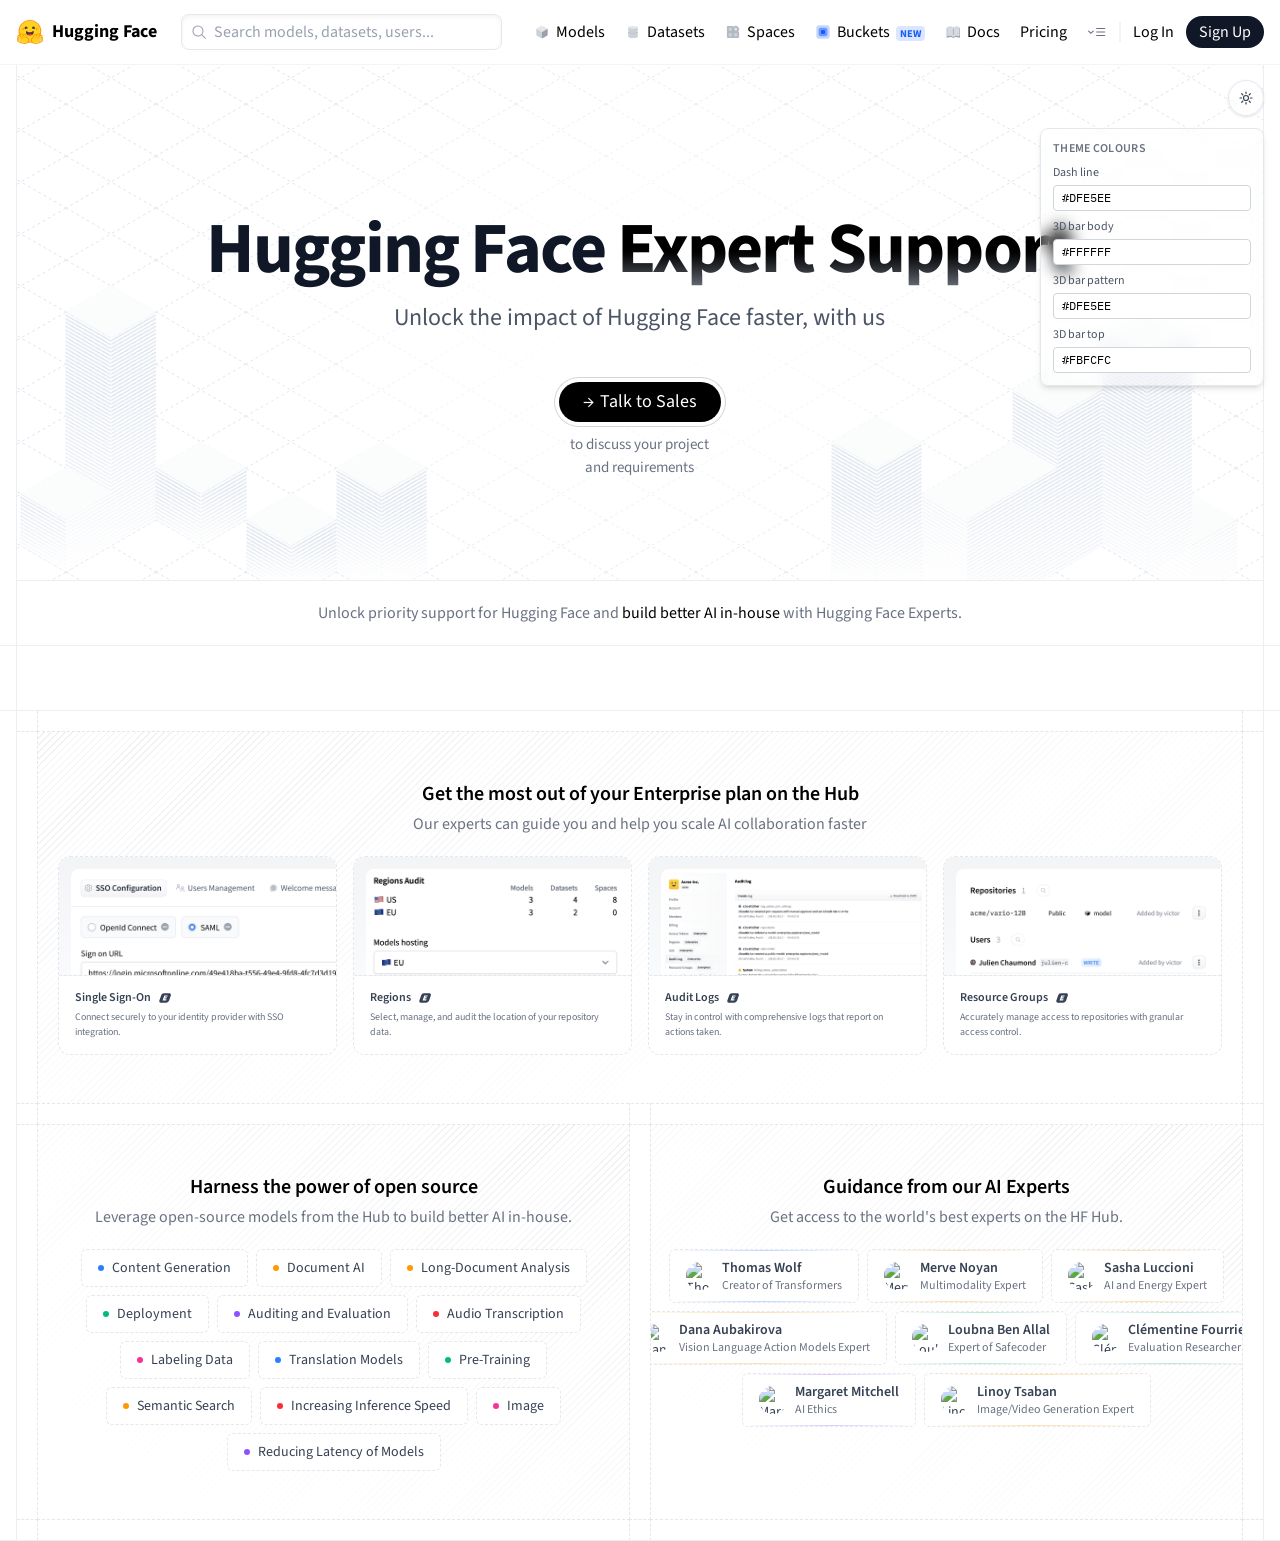
==== index.html @ 0ae389c2 "Re-add theme toggle alongside the colour-input panel Sun/moon button at top-right (above the colour " ====
<!DOCTYPE html>
<html lang="en">
<head>
<meta charset="UTF-8">
<meta name="viewport" content="width=device-width, initial-scale=1.0">
<title>Expert Support – Hugging Face</title>
<link rel="stylesheet" href="https://fonts.googleapis.com/css2?family=Source+Sans+Pro:ital,wght@0,200;0,300;0,400;0,600;0,700;1,200;1,300;1,400;1,600;1,700&display=swap">
<link rel="stylesheet" href="https://fonts.googleapis.com/css2?family=IBM+Plex+Mono:wght@400;600;700&display=swap">
<link rel="stylesheet" href="https://cdnjs.cloudflare.com/ajax/libs/animate.css/4.1.1/animate.min.css">
<link rel="stylesheet" href="assets/style.css">
<link rel="stylesheet" href="assets/bars.css?v=18">
<script>
  // Resolve theme synchronously before paint to avoid a light->dark flash.
  // Order of preference: explicit user toggle (localStorage) -> OS preference.
  (function () {
    var stored = null;
    try { stored = localStorage.getItem('theme'); } catch (_) {}
    var systemDark = window.matchMedia && window.matchMedia('(prefers-color-scheme: dark)').matches;
    var theme = stored || (systemDark ? 'dark' : 'light');
    document.documentElement.classList.toggle('dark', theme === 'dark');
    document.documentElement.dataset.theme = theme;
  })();
</script>
</head>
<body>
<div class="flex min-h-dvh flex-col">
<header class="border-b border-gray-100 "><div class="w-full px-4 container flex h-16 items-center"><div class="flex flex-1 items-center"><a class="mr-5 flex flex-none items-center lg:mr-6" href="/"><img alt="Hugging Face's logo" class="w-7 md:mr-2" src="assets/huggingface_logo-noborder.svg"> <span class="hidden whitespace-nowrap text-lg font-bold md:block">Hugging Face</span></a> <div class="relative flex-1 lg:max-w-sm mr-2 sm:mr-4 md:mr-3 xl:mr-6"><input autocomplete="off" spellcheck="false" type="text" class="w-full dark:bg-gray-950 pl-8
			form-input-alt h-9 pr-3 focus:shadow-xl " name="" placeholder="Search models, datasets, users..."> <svg xmlns="http://www.w3.org/2000/svg" xmlns:xlink="http://www.w3.org/1999/xlink" aria-hidden="true" focusable="false" role="img" width="1em" height="1em" preserveAspectRatio="xMidYMid meet" viewBox="0 0 32 32" class="absolute left-2.5 text-gray-400 top-1/2 transform -translate-y-1/2"><path d="M30 28.59L22.45 21A11 11 0 1 0 21 22.45L28.59 30zM5 14a9 9 0 1 1 9 9a9 9 0 0 1-9-9z" fill="currentColor"></path></svg><!----> <!----></div><!----> <div class="flex flex-none items-center justify-center p-0.5 place-self-stretch lg:hidden"><button class="relative z-40 flex h-6 w-8 items-center justify-center" type="button"><svg width="1em" height="1em" viewBox="0 0 10 10" xmlns="http://www.w3.org/2000/svg" xmlns:xlink="http://www.w3.org/1999/xlink" aria-hidden="true" focusable="false" role="img" preserveAspectRatio="xMidYMid meet" fill="currentColor" class="text-xl"><path fill-rule="evenodd" clip-rule="evenodd" d="M1.65039 2.9999C1.65039 2.8066 1.80709 2.6499 2.00039 2.6499H8.00039C8.19369 2.6499 8.35039 2.8066 8.35039 2.9999C8.35039 3.1932 8.19369 3.3499 8.00039 3.3499H2.00039C1.80709 3.3499 1.65039 3.1932 1.65039 2.9999ZM1.65039 4.9999C1.65039 4.8066 1.80709 4.6499 2.00039 4.6499H8.00039C8.19369 4.6499 8.35039 4.8066 8.35039 4.9999C8.35039 5.1932 8.19369 5.3499 8.00039 5.3499H2.00039C1.80709 5.3499 1.65039 5.1932 1.65039 4.9999ZM2.00039 6.6499C1.80709 6.6499 1.65039 6.8066 1.65039 6.9999C1.65039 7.1932 1.80709 7.3499 2.00039 7.3499H8.00039C8.19369 7.3499 8.35039 7.1932 8.35039 6.9999C8.35039 6.8066 8.19369 6.6499 8.00039 6.6499H2.00039Z"></path></svg><!----> <!----></button> <!----></div><!----></div> <nav aria-label="Main" class="ml-auto hidden lg:block"><ul class="flex items-center gap-x-1 2xl:gap-x-2"><li class="hover:text-indigo-700"><a class="group flex items-center px-2 py-0.5 dark:text-gray-300 dark:hover:text-gray-100" href="/models"><svg xmlns="http://www.w3.org/2000/svg" xmlns:xlink="http://www.w3.org/1999/xlink" aria-hidden="true" focusable="false" role="img" width="1em" height="1em" preserveAspectRatio="xMidYMid meet" viewBox="0 0 24 24" class="mr-1.5 text-gray-400 group-hover:text-indigo-500" style=""><path class="uim-quaternary" d="M20.23 7.24L12 12L3.77 7.24a1.98 1.98 0 0 1 .7-.71L11 2.76c.62-.35 1.38-.35 2 0l6.53 3.77c.29.173.531.418.7.71z" opacity=".25" fill="currentColor"></path><path class="uim-tertiary" d="M12 12v9.5a2.09 2.09 0 0 1-.91-.21L4.5 17.48a2.003 2.003 0 0 1-1-1.73v-7.5a2.06 2.06 0 0 1 .27-1.01L12 12z" opacity=".5" fill="currentColor"></path><path class="uim-primary" d="M20.5 8.25v7.5a2.003 2.003 0 0 1-1 1.73l-6.62 3.82c-.275.13-.576.198-.88.2V12l8.23-4.76c.175.308.268.656.27 1.01z" fill="currentColor"></path></svg><!----> Models <!----></a></li><li class="hover:text-red-700"><a class="group flex items-center px-2 py-0.5 dark:text-gray-300 dark:hover:text-gray-100" href="/datasets"><svg xmlns="http://www.w3.org/2000/svg" xmlns:xlink="http://www.w3.org/1999/xlink" aria-hidden="true" focusable="false" role="img" width="1em" height="1em" preserveAspectRatio="xMidYMid meet" viewBox="0 0 25 25" class="mr-1.5 text-gray-400 group-hover:text-red-500" style=""><ellipse cx="12.5" cy="5" fill="currentColor" fill-opacity="0.25" rx="7.5" ry="2"></ellipse><path d="M12.5 15C16.6421 15 20 14.1046 20 13V20C20 21.1046 16.6421 22 12.5 22C8.35786 22 5 21.1046 5 20V13C5 14.1046 8.35786 15 12.5 15Z" fill="currentColor" opacity="0.5"></path><path d="M12.5 7C16.6421 7 20 6.10457 20 5V11.5C20 12.6046 16.6421 13.5 12.5 13.5C8.35786 13.5 5 12.6046 5 11.5V5C5 6.10457 8.35786 7 12.5 7Z" fill="currentColor" opacity="0.5"></path><path d="M5.23628 12C5.08204 12.1598 5 12.8273 5 13C5 14.1046 8.35786 15 12.5 15C16.6421 15 20 14.1046 20 13C20 12.8273 19.918 12.1598 19.7637 12C18.9311 12.8626 15.9947 13.5 12.5 13.5C9.0053 13.5 6.06886 12.8626 5.23628 12Z" fill="currentColor"></path></svg><!----> Datasets <!----></a></li><li class="hover:text-blue-700"><a class="group flex items-center px-2 py-0.5 dark:text-gray-300 dark:hover:text-gray-100" href="/spaces"><svg xmlns="http://www.w3.org/2000/svg" xmlns:xlink="http://www.w3.org/1999/xlink" aria-hidden="true" focusable="false" role="img" width="1em" height="1em" viewBox="0 0 25 25" class="mr-1.5 text-gray-400 group-hover:text-blue-500"><path opacity=".5" d="M6.016 14.674v4.31h4.31v-4.31h-4.31ZM14.674 14.674v4.31h4.31v-4.31h-4.31ZM6.016 6.016v4.31h4.31v-4.31h-4.31Z" fill="currentColor"></path><path opacity=".75" fill-rule="evenodd" clip-rule="evenodd" d="M3 4.914C3 3.857 3.857 3 4.914 3h6.514c.884 0 1.628.6 1.848 1.414a5.171 5.171 0 0 1 7.31 7.31c.815.22 1.414.964 1.414 1.848v6.514A1.914 1.914 0 0 1 20.086 22H4.914A1.914 1.914 0 0 1 3 20.086V4.914Zm3.016 1.102v4.31h4.31v-4.31h-4.31Zm0 12.968v-4.31h4.31v4.31h-4.31Zm8.658 0v-4.31h4.31v4.31h-4.31Zm0-10.813a2.155 2.155 0 1 1 4.31 0 2.155 2.155 0 0 1-4.31 0Z" fill="currentColor"></path><path opacity=".25" d="M16.829 6.016a2.155 2.155 0 1 0 0 4.31 2.155 2.155 0 0 0 0-4.31Z" fill="currentColor"></path></svg><!----> Spaces <!----></a></li><li class="hover:text-blue-800 dark:text-blue-400 dark:hover:text-blue-300 max-xl:hidden"><a class="group flex items-center px-2 py-0.5 dark:text-gray-300 dark:hover:text-gray-100" href="/storage"><svg xmlns="http://www.w3.org/2000/svg" aria-hidden="true" focusable="false" role="img" width="1em" height="1em" preserveAspectRatio="xMidYMid meet" viewBox="0 0 48 48" fill="none" class="mr-1.5 text-gray-400 text-blue-600! dark:text-blue-500!"><path opacity="0.25" d="M36 4H12C7.58172 4 4 7.58172 4 12V36C4 40.4183 7.58172 44 12 44H36C40.4183 44 44 40.4183 44 36V12C44 7.58172 40.4183 4 36 4Z" fill="currentColor"></path><path opacity="0.5" d="M31 11H17C13.6863 11 11 13.6863 11 17V31C11 34.3137 13.6863 37 17 37H31C34.3137 37 37 34.3137 37 31V17C37 13.6863 34.3137 11 31 11Z" fill="currentColor"></path><path d="M27 18H21C19.3431 18 18 19.3431 18 21V27C18 28.6569 19.3431 30 21 30H27C28.6569 30 30 28.6569 30 27V21C30 19.3431 28.6569 18 27 18Z" fill="currentColor"></path></svg><!----> Buckets <span class="ml-1.5 translate-y-px rounded bg-blue-600/15 px-1 py-px text-[.65rem] font-bold uppercase leading-tight text-blue-600 dark:bg-blue-500/20 dark:text-blue-300">new</span><!----></a></li><li class="hover:text-yellow-700"><a class="group flex items-center px-2 py-0.5 dark:text-gray-300 dark:hover:text-gray-100" href="/docs"><svg xmlns="http://www.w3.org/2000/svg" xmlns:xlink="http://www.w3.org/1999/xlink" aria-hidden="true" role="img" width="1em" height="1em" preserveAspectRatio="xMidYMid meet" viewBox="0 0 16 16" class="mr-1.5 text-gray-400 group-hover:text-yellow-500"><path d="m2.28 3.7-.3.16a.67.67 0 0 0-.34.58v8.73l.01.04.02.07.01.04.03.06.02.04.02.03.04.06.05.05.04.04.06.04.06.04.08.04.08.02h.05l.07.02h.11l.04-.01.07-.02.03-.01.07-.03.22-.12a5.33 5.33 0 0 1 5.15.1.67.67 0 0 0 .66 0 5.33 5.33 0 0 1 5.33 0 .67.67 0 0 0 1-.58V4.36a.67.67 0 0 0-.34-.5l-.3-.17v7.78a.63.63 0 0 1-.87.59 4.9 4.9 0 0 0-4.35.35l-.65.39a.29.29 0 0 1-.15.04.29.29 0 0 1-.16-.04l-.65-.4a4.9 4.9 0 0 0-4.34-.34.63.63 0 0 1-.87-.59V3.7Z" fill="currentColor" class="dark:opacity-40"></path><path fill-rule="evenodd" clip-rule="evenodd" d="M8 3.1a5.99 5.99 0 0 0-5.3-.43.66.66 0 0 0-.42.62v8.18c0 .45.46.76.87.59a4.9 4.9 0 0 1 4.34.35l.65.39c.05.03.1.04.16.04.05 0 .1-.01.15-.04l.65-.4a4.9 4.9 0 0 1 4.35-.34.63.63 0 0 0 .86-.59V3.3a.67.67 0 0 0-.41-.62 5.99 5.99 0 0 0-5.3.43l-.3.17L8 3.1Zm.73 1.87a.43.43 0 1 0-.86 0v5.48a.43.43 0 0 0 .86 0V4.97Z" fill="currentColor" class="opacity-40 dark:opacity-100"></path><path d="M8.73 4.97a.43.43 0 1 0-.86 0v5.48a.43.43 0 1 0 .86 0V4.96Z" fill="currentColor" class="dark:opacity-40"></path></svg><!----> Docs <!----></a></li><li class="hover:text-black dark:hover:text-white max-2xl:hidden"><a class="group flex items-center px-2 py-0.5 dark:text-gray-300 dark:hover:text-gray-100" href="/enterprise"><svg xmlns="http://www.w3.org/2000/svg" fill="none" aria-hidden="true" focusable="false" role="img" width="1em" height="1em" preserveAspectRatio="xMidYMid meet" viewBox="0 0 12 12" class="mr-1.5 text-gray-400 group-hover:text-black dark:group-hover:text-white"><path fill-rule="evenodd" clip-rule="evenodd" d="M4.9 1.35a3.16 3.16 0 0 0-2.8 2.07L.37 8.58C0 9.71.7 10.65 1.86 10.65H7.3a3.2 3.2 0 0 0 2.84-2.07l1.67-5.16c.36-1.13-.3-2.07-1.46-2.07H4.91Zm.4 2.07L3.57 8.47h3.57l.36-1.12H5.4l.28-.91h1.75l.4-1.1H6.07l.3-.83h2l.36-1.1H5.27h.04Z" fill="currentColor"></path></svg><!----> Enterprise <!----></a></li><!----> <li><a class="group flex items-center px-2 py-0.5 dark:text-gray-300 dark:hover:text-gray-100" href="/pricing">Pricing</a></li> <li><div class="relative group"><button type="button" class="px-2 py-0.5 hover:text-gray-500 dark:hover:text-gray-600 flex items-center
			"><!----><!----><svg xmlns="http://www.w3.org/2000/svg" xmlns:xlink="http://www.w3.org/1999/xlink" aria-hidden="true" focusable="false" role="img" width="1em" height="1em" viewBox="0 0 32 18" preserveAspectRatio="xMidYMid meet" class=" text-gray-500 w-5 group-hover:text-gray-400 dark:text-gray-300 dark:group-hover:text-gray-100"><path fill-rule="evenodd" clip-rule="evenodd" d="M14.4504 3.30221C14.4504 2.836 14.8284 2.45807 15.2946 2.45807H28.4933C28.9595 2.45807 29.3374 2.836 29.3374 3.30221C29.3374 3.76842 28.9595 4.14635 28.4933 4.14635H15.2946C14.8284 4.14635 14.4504 3.76842 14.4504 3.30221Z" fill="currentColor"></path><path fill-rule="evenodd" clip-rule="evenodd" d="M14.4504 9.00002C14.4504 8.53382 14.8284 8.15588 15.2946 8.15588H28.4933C28.9595 8.15588 29.3374 8.53382 29.3374 9.00002C29.3374 9.46623 28.9595 9.84417 28.4933 9.84417H15.2946C14.8284 9.84417 14.4504 9.46623 14.4504 9.00002Z" fill="currentColor"></path><path fill-rule="evenodd" clip-rule="evenodd" d="M14.4504 14.6978C14.4504 14.2316 14.8284 13.8537 15.2946 13.8537H28.4933C28.9595 13.8537 29.3374 14.2316 29.3374 14.6978C29.3374 15.164 28.9595 15.542 28.4933 15.542H15.2946C14.8284 15.542 14.4504 15.164 14.4504 14.6978Z" fill="currentColor"></path><path fill-rule="evenodd" clip-rule="evenodd" d="M1.94549 6.87377C2.27514 6.54411 2.80962 6.54411 3.13928 6.87377L6.23458 9.96907L9.32988 6.87377C9.65954 6.54411 10.194 6.54411 10.5237 6.87377C10.8533 7.20343 10.8533 7.73791 10.5237 8.06756L6.23458 12.3567L1.94549 8.06756C1.61583 7.73791 1.61583 7.20343 1.94549 6.87377Z" fill="currentColor"></path></svg><!----> <!----> <!----></button>  <!----></div><!----></li> <li><hr class="h-5 w-0.5 border-none bg-gray-100 dark:bg-gray-800"></li> <li><a class="block cursor-pointer whitespace-nowrap px-2 py-0.5 hover:text-gray-500 dark:text-gray-300 dark:hover:text-gray-100" href="/login">Log In</a></li> <li><a class="whitespace-nowrap rounded-full border border-transparent bg-gray-900 px-3 py-1 leading-none text-white hover:border-black hover:bg-white hover:text-black" href="/join">Sign Up</a></li><!----><!----></ul></nav><!----></div></header>
<main class="flex flex-1 flex-col">
<div class="relative min-h-screen overflow-clip bg-white dark:bg-gray-950">
<div class="border-b border-gray-200/70 px-4"><section class="relative z-1 mx-auto flex max-w-7xl flex-col items-center overflow-hidden text-balance border-x border-gray-200/70 px-4 pb-0 pt-8 sm:px-6 sm:pt-12 lg:px-8"><div class="relative px-2 py-12 text-center sm:px-12 sm:py-16 lg:px-16 lg:py-20"><h1 class="relative mb-4 text-pretty text-5xl font-bold tracking-tight text-gray-900 dark:text-white sm:text-6xl md:text-7xl">Hugging Face <span class="relative inline-block"><span class="bg-linear-to-b relative from-black from-45% to-gray-400 bg-clip-text font-bold text-transparent dark:from-white dark:to-gray-400">Expert Support</span></span></h1> <p class="relative mb-6 text-2xl text-gray-600 dark:text-gray-400 xl:mb-12">Unlock the impact of Hugging Face faster, with us</p> <div class="flex flex-col items-center gap-3"><a href="/contact/sales?from=support" class="whitespace-nowrap rounded-full bg-black px-6 py-1.5 text-lg text-white ring-1 ring-gray-300 ring-offset-4 transition-all hover:ring-black dark:bg-gray-300 dark:text-black dark:ring-gray-300 dark:ring-offset-gray-950"><span class="mr-0.5">→</span> Talk to Sales</a> <p class="text-smd max-w-[200px] text-balance text-gray-500">to discuss your project and requirements</p></div></div> <div class="iso-stage" aria-hidden="true"><div class="iso-grid-bg-cover"></div><div class="iso-grid-bg"></div><div class="bars-layer">
<span class="bar bar-2685 bar-left"><img src="assets/figma/v1.svg" alt=""></span>
<span class="bar bar-2686 bar-right"><img src="assets/figma/v2.svg" alt=""></span>
<span class="bar bar-2687 flip bar-right"><img src="assets/figma/v3.svg" alt=""></span>
<span class="bar bar-2688 bar-right"><img src="assets/figma/v4.svg" alt=""></span>
<span class="bar bar-2689 flip bar-right"><img src="assets/figma/v5.svg" alt=""></span>
<span class="bar bar-2690 flip bar-right"><img src="assets/figma/v6.svg" alt=""></span>
<span class="bar bar-2691 bar-right"><img src="assets/figma/v7.svg" alt=""></span>
<span class="bar bar-2692 flip bar-right"><img src="assets/figma/v8.svg" alt=""></span>
<span class="bar bar-2693 bar-right"><img src="assets/figma/v9.svg" alt=""></span>
<span class="bar bar-2694 flip bar-right"><img src="assets/figma/v10.svg" alt=""></span>
<span class="bar bar-2695 bar-left"><img src="assets/figma/v11.svg" alt=""></span>
<span class="bar bar-2696 flip bar-left"><img src="assets/figma/v12.svg" alt=""></span>
<span class="bar bar-2697 bar-left"><img src="assets/figma/v13.svg" alt=""></span>
<span class="bar bar-2698 flip bar-left"><img src="assets/figma/v14.svg" alt=""></span>
<span class="bar bar-2699 bar-left"><img src="assets/figma/v15.svg" alt=""></span>
<span class="bar bar-2700 flip bar-left"><img src="assets/figma/v16.svg" alt=""></span>
<span class="bar bar-2701 flip bar-left"><img src="assets/figma/v17.svg" alt=""></span>
<span class="bar bar-2702 flip bar-left"><img src="assets/figma/v18.svg" alt=""></span>
<span class="bar bar-2703 bar-right"><img src="assets/figma/v19.svg" alt=""></span>
<span class="bar bar-2704 bar-right"><img src="assets/figma/v19.svg" alt=""></span>
<span class="bar bar-2705 bar-right"><img src="assets/figma/v19.svg" alt=""></span>
<span class="bar bar-2706 bar-right"><img src="assets/figma/v19.svg" alt=""></span>
<span class="bar bar-2707 bar-right"><img src="assets/figma/v20.svg" alt=""></span>
<span class="bar bar-2708 bar-left"><img src="assets/figma/v21.svg" alt=""></span>
<span class="bar bar-2709 bar-left"><img src="assets/figma/v22.svg" alt=""></span>
<span class="bar bar-2710 bar-left"><img src="assets/figma/v23.svg" alt=""></span>
<span class="bar bar-2711 bar-left"><img src="assets/figma/v23.svg" alt=""></span>
<span class="bar bar-2712 bar-left"><img src="assets/figma/v24.svg" alt=""></span>
</div></div></section><!----> <section class="relative z-5 w-full bg-white"><div class="relative z-1 mx-auto flex w-full max-w-7xl items-center justify-center border-x border-t border-gray-200/70 px-6 py-3 text-center dark:border-gray-850 md:px-10 md:py-5"><p class="text-balance text-gray-500">Unlock priority support for Hugging Face and <span class="text-black dark:text-white">build better AI in-house</span> with Hugging Face Experts.</p></div></section></div>
<section class="relative z-5 w-full border-b border-gray-200/70 px-4"><div class="relative mx-auto h-16 max-w-7xl border-x border-gray-200/70"></div></section>
<section class="w-full border-b border-gray-200/70 px-4"><article class="relative mx-auto max-w-7xl overflow-hidden border-x border-gray-200/70 bg-white dark:bg-gray-950"><div class="relative p-5"><div class="grid gap-5 lg:grid-cols-2"><div class="relative w-full border border-dashed border-gray-200 lg:col-span-2"><div class="group relative z-1 flex h-full w-full flex-col items-center justify-center overflow-hidden px-5 pt-12 max-lg:max-h-[420px] lg:pb-12"><header class="mb-5 text-center"><h2 class="mb-1 text-xl font-semibold">Get the most out of your Enterprise plan on the Hub</h2> <p class="text-base text-gray-500">Our experts can guide you and help you scale AI collaboration faster</p></header> <main class="relative flex w-full flex-1 items-start justify-center overflow-hidden"><div class="grid w-full grid-cols-2 gap-4 lg:grid-cols-4"><!--[--><div class="w-full overflow-hidden rounded-xl border border-dashed border-gray-200 bg-white dark:bg-gray-950"><div class="aspect-21/9 bg-linear-to-b overflow-hidden border-b border-dashed border-gray-200 from-gray-100 to-gray-50 pl-3 pt-3 dark:from-gray-900 dark:to-gray-900/20"><img src="assets/SSO.png" alt="Connect securely to your identity provider with SSO integration." class="inset-0 select-none rounded-tl-lg object-cover dark:hidden"> <img src="assets/dark-SSO.png" alt="Connect securely to your identity provider with SSO integration." class="inset-0 hidden select-none rounded-tl-lg dark:block"></div> <div class="px-4 py-3.5"><h2 class="mb-1 flex items-center justify-start gap-2 text-xs font-semibold text-gray-700 dark:text-gray-400">Single Sign-On <svg xmlns="http://www.w3.org/2000/svg" fill="none" aria-hidden="true" focusable="false" role="img" width="1em" height="1em" preserveAspectRatio="xMidYMid meet" viewBox="0 0 12 12"><path fill-rule="evenodd" clip-rule="evenodd" d="M4.9 1.35a3.16 3.16 0 0 0-2.8 2.07L.37 8.58C0 9.71.7 10.65 1.86 10.65H7.3a3.2 3.2 0 0 0 2.84-2.07l1.67-5.16c.36-1.13-.3-2.07-1.46-2.07H4.91Zm.4 2.07L3.57 8.47h3.57l.36-1.12H5.4l.28-.91h1.75l.4-1.1H6.07l.3-.83h2l.36-1.1H5.27h.04Z" fill="currentColor"></path></svg><!----></h2> <p class="text-[10px] text-gray-500 dark:text-gray-500">Connect securely to your identity provider with SSO integration.</p></div></div><div class="w-full overflow-hidden rounded-xl border border-dashed border-gray-200 bg-white dark:bg-gray-950"><div class="aspect-21/9 bg-linear-to-b overflow-hidden border-b border-dashed border-gray-200 from-gray-100 to-gray-50 pl-3 pt-3 dark:from-gray-900 dark:to-gray-900/20"><img src="assets/regions.png" alt="Select, manage, and audit the location of your repository data." class="inset-0 select-none rounded-tl-lg object-cover dark:hidden"> <img src="assets/dark-regions.png" alt="Select, manage, and audit the location of your repository data." class="inset-0 hidden select-none rounded-tl-lg dark:block"></div> <div class="px-4 py-3.5"><h2 class="mb-1 flex items-center justify-start gap-2 text-xs font-semibold text-gray-700 dark:text-gray-400">Regions <svg xmlns="http://www.w3.org/2000/svg" fill="none" aria-hidden="true" focusable="false" role="img" width="1em" height="1em" preserveAspectRatio="xMidYMid meet" viewBox="0 0 12 12"><path fill-rule="evenodd" clip-rule="evenodd" d="M4.9 1.35a3.16 3.16 0 0 0-2.8 2.07L.37 8.58C0 9.71.7 10.65 1.86 10.65H7.3a3.2 3.2 0 0 0 2.84-2.07l1.67-5.16c.36-1.13-.3-2.07-1.46-2.07H4.91Zm.4 2.07L3.57 8.47h3.57l.36-1.12H5.4l.28-.91h1.75l.4-1.1H6.07l.3-.83h2l.36-1.1H5.27h.04Z" fill="currentColor"></path></svg><!----></h2> <p class="text-[10px] text-gray-500 dark:text-gray-500">Select, manage, and audit the location of your repository data.</p></div></div><div class="w-full overflow-hidden rounded-xl border border-dashed border-gray-200 bg-white dark:bg-gray-950"><div class="aspect-21/9 bg-linear-to-b overflow-hidden border-b border-dashed border-gray-200 from-gray-100 to-gray-50 pl-3 pt-3 dark:from-gray-900 dark:to-gray-900/20"><img src="assets/audit-logs.png" alt="Stay in control with comprehensive logs that report on actions taken." class="inset-0 select-none rounded-tl-lg object-cover dark:hidden"> <img src="assets/dark-audit-logs.png" alt="Stay in control with comprehensive logs that report on actions taken." class="inset-0 hidden select-none rounded-tl-lg dark:block"></div> <div class="px-4 py-3.5"><h2 class="mb-1 flex items-center justify-start gap-2 text-xs font-semibold text-gray-700 dark:text-gray-400">Audit Logs <svg xmlns="http://www.w3.org/2000/svg" fill="none" aria-hidden="true" focusable="false" role="img" width="1em" height="1em" preserveAspectRatio="xMidYMid meet" viewBox="0 0 12 12"><path fill-rule="evenodd" clip-rule="evenodd" d="M4.9 1.35a3.16 3.16 0 0 0-2.8 2.07L.37 8.58C0 9.71.7 10.65 1.86 10.65H7.3a3.2 3.2 0 0 0 2.84-2.07l1.67-5.16c.36-1.13-.3-2.07-1.46-2.07H4.91Zm.4 2.07L3.57 8.47h3.57l.36-1.12H5.4l.28-.91h1.75l.4-1.1H6.07l.3-.83h2l.36-1.1H5.27h.04Z" fill="currentColor"></path></svg><!----></h2> <p class="text-[10px] text-gray-500 dark:text-gray-500">Stay in control with comprehensive logs that report on actions taken.</p></div></div><div class="w-full overflow-hidden rounded-xl border border-dashed border-gray-200 bg-white dark:bg-gray-950"><div class="aspect-21/9 bg-linear-to-b overflow-hidden border-b border-dashed border-gray-200 from-gray-100 to-gray-50 pl-3 pt-3 dark:from-gray-900 dark:to-gray-900/20"><img src="assets/resource-groups.png" alt="Accurately manage access to repositories with granular access control." class="inset-0 select-none rounded-tl-lg object-cover dark:hidden"> <img src="assets/dark-resource-groups.png" alt="Accurately manage access to repositories with granular access control." class="inset-0 hidden select-none rounded-tl-lg dark:block"></div> <div class="px-4 py-3.5"><h2 class="mb-1 flex items-center justify-start gap-2 text-xs font-semibold text-gray-700 dark:text-gray-400">Resource Groups <svg xmlns="http://www.w3.org/2000/svg" fill="none" aria-hidden="true" focusable="false" role="img" width="1em" height="1em" preserveAspectRatio="xMidYMid meet" viewBox="0 0 12 12"><path fill-rule="evenodd" clip-rule="evenodd" d="M4.9 1.35a3.16 3.16 0 0 0-2.8 2.07L.37 8.58C0 9.71.7 10.65 1.86 10.65H7.3a3.2 3.2 0 0 0 2.84-2.07l1.67-5.16c.36-1.13-.3-2.07-1.46-2.07H4.91Zm.4 2.07L3.57 8.47h3.57l.36-1.12H5.4l.28-.91h1.75l.4-1.1H6.07l.3-.83h2l.36-1.1H5.27h.04Z" fill="currentColor"></path></svg><!----></h2> <p class="text-[10px] text-gray-500 dark:text-gray-500">Accurately manage access to repositories with granular access control.</p></div></div><!--]--></div> <div class="bg-linear-to-t pointer-events-none absolute bottom-0 left-0 h-1/3 w-full from-white to-transparent dark:from-gray-950 lg:hidden"></div></main> <div class="hatched-pattern pointer-events-none absolute inset-0 -z-1"></div> <div class="bg-linear-to-tl pointer-events-none absolute inset-0 -z-1 from-white via-white/70 to-transparent dark:from-gray-950 dark:via-gray-950/70"></div></div><!----> <div class="absolute bottom-0 left-0 h-[22px] w-[21px] -translate-x-full translate-y-full border-b border-r border-t border-dashed border-gray-200"></div> <div class="absolute bottom-0 right-0 h-[22px] w-[21px] translate-x-full translate-y-full border-b border-l border-t border-dashed border-gray-200"></div></div> <div class="relative w-full border border-dashed border-gray-200"><div class="group relative z-1 flex h-full w-full flex-col items-center justify-center overflow-hidden p-5 pt-12 max-lg:max-h-[420px] lg:pb-12"><header class="mb-5 text-center"><h2 class="mb-1 text-xl font-semibold">Harness the power of open source</h2> <p class="text-base text-gray-500">Leverage open-source models from the Hub to build better AI in-house.</p></header> <main class="relative flex w-full flex-1 items-start justify-center"><div class="flex w-full flex-wrap justify-center gap-2"><!--[--><div class="animate__fadeInUp animate__animated relative flex max-w-max items-center gap-2 rounded-md border border-dashed border-gray-200 bg-white px-4 py-2 text-xs text-gray-700 transition-all duration-200 dark:text-gray-300 md:text-sm" style="animation-delay: 0s"><span class="size-1.5 rounded-full bg-blue-500"></span> Content Generation</div><div class="animate__fadeInUp animate__animated relative flex max-w-max items-center gap-2 rounded-md border border-dashed border-gray-200 bg-white px-4 py-2 text-xs text-gray-700 transition-all duration-200 dark:text-gray-300 md:text-sm" style="animation-delay: 0.1s"><span class="size-1.5 rounded-full bg-yellow-500"></span> Document AI</div><div class="animate__fadeInUp animate__animated relative flex max-w-max items-center gap-2 rounded-md border border-dashed border-gray-200 bg-white px-4 py-2 text-xs text-gray-700 transition-all duration-200 dark:text-gray-300 md:text-sm" style="animation-delay: 0.2s"><span class="size-1.5 rounded-full bg-yellow-500"></span> Long-Document Analysis</div><div class="animate__fadeInUp animate__animated relative flex max-w-max items-center gap-2 rounded-md border border-dashed border-gray-200 bg-white px-4 py-2 text-xs text-gray-700 transition-all duration-200 dark:text-gray-300 md:text-sm" style="animation-delay: 0.3s"><span class="size-1.5 rounded-full bg-green-500"></span> Deployment</div><div class="animate__fadeInUp animate__animated relative flex max-w-max items-center gap-2 rounded-md border border-dashed border-gray-200 bg-white px-4 py-2 text-xs text-gray-700 transition-all duration-200 dark:text-gray-300 md:text-sm" style="animation-delay: 0.4s"><span class="size-1.5 rounded-full bg-purple-500"></span> Auditing and Evaluation</div><div class="animate__fadeInUp animate__animated relative flex max-w-max items-center gap-2 rounded-md border border-dashed border-gray-200 bg-white px-4 py-2 text-xs text-gray-700 transition-all duration-200 dark:text-gray-300 md:text-sm" style="animation-delay: 0.5s"><span class="size-1.5 rounded-full bg-red-500"></span> Audio Transcription</div><div class="animate__fadeInUp animate__animated relative flex max-w-max items-center gap-2 rounded-md border border-dashed border-gray-200 bg-white px-4 py-2 text-xs text-gray-700 transition-all duration-200 dark:text-gray-300 md:text-sm" style="animation-delay: 0.6s"><span class="size-1.5 rounded-full bg-pink-500"></span> Labeling Data</div><div class="animate__fadeInUp animate__animated relative flex max-w-max items-center gap-2 rounded-md border border-dashed border-gray-200 bg-white px-4 py-2 text-xs text-gray-700 transition-all duration-200 dark:text-gray-300 md:text-sm" style="animation-delay: 0.7s"><span class="size-1.5 rounded-full bg-blue-500"></span> Translation Models</div><div class="animate__fadeInUp animate__animated relative flex max-w-max items-center gap-2 rounded-md border border-dashed border-gray-200 bg-white px-4 py-2 text-xs text-gray-700 transition-all duration-200 dark:text-gray-300 md:text-sm" style="animation-delay: 0.8s"><span class="size-1.5 rounded-full bg-green-500"></span> Pre-Training</div><div class="animate__fadeInUp animate__animated relative flex max-w-max items-center gap-2 rounded-md border border-dashed border-gray-200 bg-white px-4 py-2 text-xs text-gray-700 transition-all duration-200 dark:text-gray-300 md:text-sm" style="animation-delay: 0.9s"><span class="size-1.5 rounded-full bg-yellow-500"></span> Semantic Search</div><div class="animate__fadeInUp animate__animated relative flex max-w-max items-center gap-2 rounded-md border border-dashed border-gray-200 bg-white px-4 py-2 text-xs text-gray-700 transition-all duration-200 dark:text-gray-300 md:text-sm" style="animation-delay: 1s"><span class="size-1.5 rounded-full bg-red-500"></span> Increasing Inference Speed</div><div class="animate__fadeInUp animate__animated relative flex max-w-max items-center gap-2 rounded-md border border-dashed border-gray-200 bg-white px-4 py-2 text-xs text-gray-700 transition-all duration-200 dark:text-gray-300 md:text-sm" style="animation-delay: 1.1s"><span class="size-1.5 rounded-full bg-pink-500"></span> Image</div><div class="animate__fadeInUp animate__animated relative flex max-w-max items-center gap-2 rounded-md border border-dashed border-gray-200 bg-white px-4 py-2 text-xs text-gray-700 transition-all duration-200 dark:text-gray-300 md:text-sm" style="animation-delay: 1.2s"><span class="size-1.5 rounded-full bg-purple-500"></span> Reducing Latency of Models</div><!--]--></div> <div class="bg-linear-to-t pointer-events-none absolute bottom-0 left-0 h-1/3 w-full from-white to-transparent dark:from-gray-950 lg:hidden"></div></main> <div class="hatched-pattern pointer-events-none absolute inset-0 -z-1"></div> <div class="bg-linear-to-tr pointer-events-none absolute inset-0 -z-1 from-white via-white/70 to-transparent dark:from-gray-950 dark:via-gray-950/70"></div></div><!----> <div class="absolute bottom-0 left-0 h-[22px] w-[21px] -translate-x-full translate-y-full border-b border-r border-t border-dashed border-gray-200 lg:hidden"></div> <div class="absolute bottom-0 right-0 size-[22px] translate-x-full translate-y-full border-b border-l border-t border-dashed border-gray-200 lg:border-r"></div> <div class="absolute right-0 top-0 size-[22px] -translate-y-full translate-x-full border-x border-b border-dashed border-gray-200 max-lg:hidden"></div></div> <div class="w-full border border-dashed border-gray-200"><div class="group relative z-1 flex h-full w-full flex-col items-center justify-center overflow-hidden pt-12 max-lg:max-h-[420px] lg:pb-12"><header class="mb-5 px-5 text-center"><h2 class="mb-1 text-xl font-semibold">Guidance from our AI Experts</h2> <p class="text-base text-gray-500">Get access to the world's best experts on the HF Hub.</p></header> <main class="relative flex w-[120%] flex-1 items-start justify-center"><div class="flex w-full flex-wrap justify-center gap-2"><!--[--><div class="animate__fadeInUp animate__animated relative flex max-w-max items-center gap-2 rounded-md border border-dashed border-gray-200 bg-white px-4 py-2 text-xs text-gray-700 transition-all duration-200 dark:text-gray-300 md:text-sm" style="animation-delay: 0s"><div class="pointer-events-none absolute inset-0 rounded-md via-blue-500/30 bg-linear-to-r left-0 top-0 h-px w-full from-transparent to-transparent"></div> <div class="pointer-events-none absolute rounded-md via-blue-500/30 bg-linear-to-r bottom-0 left-0 h-px w-full from-transparent to-transparent"></div> <img src="https://cdn-media.huggingface.co/marketing/support-page/expert-thomas.jpg" alt="Thomas Wolf" class="size-7 rounded-full"> <div><p class="text-sm font-semibold">Thomas Wolf</p> <p class="text-xs text-gray-500">Creator of Transformers</p></div></div><div class="animate__fadeInUp animate__animated relative flex max-w-max items-center gap-2 rounded-md border border-dashed border-gray-200 bg-white px-4 py-2 text-xs text-gray-700 transition-all duration-200 dark:text-gray-300 md:text-sm" style="animation-delay: 0.1s"><div class="pointer-events-none absolute inset-0 rounded-md via-yellow-500/30 bg-linear-to-r left-0 top-0 h-px w-full from-transparent to-transparent"></div> <div class="pointer-events-none absolute rounded-md via-yellow-500/30 bg-linear-to-r bottom-0 left-0 h-px w-full from-transparent to-transparent"></div> <img src="https://cdn-media.huggingface.co/marketing/support-page/expert-merve.png" alt="Merve Noyan" class="size-7 rounded-full"> <div><p class="text-sm font-semibold">Merve Noyan</p> <p class="text-xs text-gray-500">Multimodality Expert</p></div></div><div class="animate__fadeInUp animate__animated relative flex max-w-max items-center gap-2 rounded-md border border-dashed border-gray-200 bg-white px-4 py-2 text-xs text-gray-700 transition-all duration-200 dark:text-gray-300 md:text-sm" style="animation-delay: 0.2s"><div class="pointer-events-none absolute inset-0 rounded-md via-yellow-500/30 bg-linear-to-r left-0 top-0 h-px w-full from-transparent to-transparent"></div> <div class="pointer-events-none absolute rounded-md via-yellow-500/30 bg-linear-to-r bottom-0 left-0 h-px w-full from-transparent to-transparent"></div> <img src="https://cdn-media.huggingface.co/marketing/support-page/expert-sasha.png" alt="Sasha Luccioni" class="size-7 rounded-full"> <div><p class="text-sm font-semibold">Sasha Luccioni</p> <p class="text-xs text-gray-500">AI and Energy Expert</p></div></div><div class="animate__fadeInUp animate__animated relative flex max-w-max items-center gap-2 rounded-md border border-dashed border-gray-200 bg-white px-4 py-2 text-xs text-gray-700 transition-all duration-200 dark:text-gray-300 md:text-sm" style="animation-delay: 0.3s"><div class="pointer-events-none absolute inset-0 rounded-md via-yellow-500/30 bg-linear-to-r left-0 top-0 h-px w-full from-transparent to-transparent"></div> <div class="pointer-events-none absolute rounded-md via-yellow-500/30 bg-linear-to-r bottom-0 left-0 h-px w-full from-transparent to-transparent"></div> <img src="https://cdn-media.huggingface.co/marketing/support-page/expert-dana.png" alt="Dana Aubakirova" class="size-7 rounded-full"> <div><p class="text-sm font-semibold">Dana Aubakirova</p> <p class="text-xs text-gray-500">Vision Language Action Models Expert</p></div></div><div class="animate__fadeInUp animate__animated relative flex max-w-max items-center gap-2 rounded-md border border-dashed border-gray-200 bg-white px-4 py-2 text-xs text-gray-700 transition-all duration-200 dark:text-gray-300 md:text-sm" style="animation-delay: 0.4s"><div class="pointer-events-none absolute inset-0 rounded-md via-green-500/30 bg-linear-to-r left-0 top-0 h-px w-full from-transparent to-transparent"></div> <div class="pointer-events-none absolute rounded-md via-green-500/30 bg-linear-to-r bottom-0 left-0 h-px w-full from-transparent to-transparent"></div> <img src="https://cdn-avatars.huggingface.co/v1/production/uploads/61c141342aac764ce1654e43/81AwoT5IQ_Xdw0OVw7TKu.jpeg" alt="Loubna Ben Allal" class="size-7 rounded-full"> <div><p class="text-sm font-semibold">Loubna Ben Allal</p> <p class="text-xs text-gray-500">Expert of Safecoder</p></div></div><div class="animate__fadeInUp animate__animated relative flex max-w-max items-center gap-2 rounded-md border border-dashed border-gray-200 bg-white px-4 py-2 text-xs text-gray-700 transition-all duration-200 dark:text-gray-300 md:text-sm" style="animation-delay: 0.5s"><div class="pointer-events-none absolute inset-0 rounded-md via-green-500/30 bg-linear-to-r left-0 top-0 h-px w-full from-transparent to-transparent"></div> <div class="pointer-events-none absolute rounded-md via-green-500/30 bg-linear-to-r bottom-0 left-0 h-px w-full from-transparent to-transparent"></div> <img src="https://cdn-avatars.huggingface.co/v1/production/uploads/1644340617257-noauth.png" alt="Clémentine Fourrier" class="size-7 rounded-full"> <div><p class="text-sm font-semibold">Clémentine Fourrier</p> <p class="text-xs text-gray-500">Evaluation Researcher</p></div></div><div class="animate__fadeInUp animate__animated relative flex max-w-max items-center gap-2 rounded-md border border-dashed border-gray-200 bg-white px-4 py-2 text-xs text-gray-700 transition-all duration-200 dark:text-gray-300 md:text-sm" style="animation-delay: 0.6s"><div class="pointer-events-none absolute inset-0 rounded-md via-purple-500/30 bg-linear-to-r left-0 top-0 h-px w-full from-transparent to-transparent"></div> <div class="pointer-events-none absolute rounded-md via-purple-500/30 bg-linear-to-r bottom-0 left-0 h-px w-full from-transparent to-transparent"></div> <img src="https://cdn-avatars.huggingface.co/v1/production/uploads/1626214544196-60c757ea5f9a76ab3f844f12.png" alt="Margaret Mitchell" class="size-7 rounded-full"> <div><p class="text-sm font-semibold">Margaret Mitchell</p> <p class="text-xs text-gray-500">AI Ethics</p></div></div><div class="animate__fadeInUp animate__animated relative flex max-w-max items-center gap-2 rounded-md border border-dashed border-gray-200 bg-white px-4 py-2 text-xs text-gray-700 transition-all duration-200 dark:text-gray-300 md:text-sm" style="animation-delay: 0.7s"><div class="pointer-events-none absolute inset-0 rounded-md via-yellow-500/30 bg-linear-to-r left-0 top-0 h-px w-full from-transparent to-transparent"></div> <div class="pointer-events-none absolute rounded-md via-yellow-500/30 bg-linear-to-r bottom-0 left-0 h-px w-full from-transparent to-transparent"></div> <img src="https://cdn-media.huggingface.co/marketing/support-page/expert-linoy.png" alt="Linoy Tsaban" class="size-7 rounded-full"> <div><p class="text-sm font-semibold">Linoy Tsaban</p> <p class="text-xs text-gray-500">Image/Video Generation Expert</p></div></div><!--]--></div> <div class="bg-linear-to-t pointer-events-none absolute bottom-0 left-0 h-1/3 w-full from-white to-transparent dark:from-gray-950 lg:hidden"></div></main> <div class="hatched-pattern pointer-events-none absolute inset-0 -z-1"></div> <div class="bg-linear-to-tr pointer-events-none absolute inset-0 -z-1 from-white via-white/70 to-transparent dark:from-gray-950 dark:via-gray-950/70"></div></div><!----></div></div> <div class="absolute left-0 top-0 size-[21px] border-b border-r border-dashed border-gray-200"></div> <div class="absolute bottom-0 left-0 size-[21px] border-r border-t border-dashed border-gray-200"></div> <div class="absolute right-0 top-0 size-[21px] border-b border-l border-dashed border-gray-200"></div> <div class="absolute bottom-0 right-0 size-[21px] border-l border-t border-dashed border-gray-200"></div></div></article></section>
</div>
</main>
</div>
<button id="theme-toggle" type="button" aria-label="Toggle theme"
  class="fixed right-4 top-20 z-50 flex h-9 w-9 items-center justify-center rounded-full border border-gray-200 bg-white/95 text-gray-700 shadow-sm backdrop-blur-sm transition-colors hover:border-gray-400 dark:border-gray-700 dark:bg-gray-900/95 dark:text-gray-200 dark:hover:border-gray-500">
  <svg class="theme-icon-sun h-4 w-4 dark:hidden" xmlns="http://www.w3.org/2000/svg" fill="none" viewBox="0 0 24 24" stroke-width="1.8" stroke="currentColor"><path stroke-linecap="round" stroke-linejoin="round" d="M12 3v2.25m6.364.386-1.591 1.591M21 12h-2.25m-.386 6.364-1.591-1.591M12 18.75V21m-4.773-4.227-1.591 1.591M5.25 12H3m4.227-4.773L5.636 5.636M15.75 12a3.75 3.75 0 1 1-7.5 0 3.75 3.75 0 0 1 7.5 0Z"/></svg>
  <svg class="theme-icon-moon hidden h-4 w-4 dark:block" xmlns="http://www.w3.org/2000/svg" fill="none" viewBox="0 0 24 24" stroke-width="1.8" stroke="currentColor"><path stroke-linecap="round" stroke-linejoin="round" d="M21.752 15.002A9.72 9.72 0 0 1 18 15.75c-5.385 0-9.75-4.365-9.75-9.75 0-1.33.266-2.597.748-3.752A9.753 9.753 0 0 0 3 11.25C3 16.635 7.365 21 12.75 21a9.753 9.753 0 0 0 9.002-5.998Z"/></svg>
</button>
<!-- Live colour panel — type any HEX value (#rgb or #rrggbb) and the iso scene
     updates in real time. Sticks to the right edge so it doesn't cover the hero. -->
<aside id="color-panel" class="fixed right-4 top-32 z-50 w-56 rounded-lg border border-gray-200 bg-white/95 p-3 text-sm shadow-md backdrop-blur-sm dark:border-gray-700 dark:bg-gray-900/95 dark:text-gray-200">
  <h3 class="mb-2 text-xs font-semibold uppercase tracking-wide text-gray-500 dark:text-gray-400">Theme colours</h3>
  <label class="mb-2 block">
    <span class="mb-1 block text-xs text-gray-600 dark:text-gray-400">Dash line</span>
    <input id="cp-grid" type="text" value="#DFE5EE" spellcheck="false" autocomplete="off"
           class="w-full rounded border border-gray-300 px-2 py-1 font-mono text-xs uppercase dark:border-gray-700 dark:bg-gray-950">
  </label>
  <label class="mb-2 block">
    <span class="mb-1 block text-xs text-gray-600 dark:text-gray-400">3D bar body</span>
    <input id="cp-fill" type="text" value="#FFFFFF" spellcheck="false" autocomplete="off"
           class="w-full rounded border border-gray-300 px-2 py-1 font-mono text-xs uppercase dark:border-gray-700 dark:bg-gray-950">
  </label>
  <label class="mb-2 block">
    <span class="mb-1 block text-xs text-gray-600 dark:text-gray-400">3D bar pattern</span>
    <input id="cp-stroke" type="text" value="#DFE5EE" spellcheck="false" autocomplete="off"
           class="w-full rounded border border-gray-300 px-2 py-1 font-mono text-xs uppercase dark:border-gray-700 dark:bg-gray-950">
  </label>
  <label class="block">
    <span class="mb-1 block text-xs text-gray-600 dark:text-gray-400">3D bar top</span>
    <input id="cp-top" type="text" value="#FBFCFC" spellcheck="false" autocomplete="off"
           class="w-full rounded border border-gray-300 px-2 py-1 font-mono text-xs uppercase dark:border-gray-700 dark:bg-gray-950">
  </label>
</aside>
<script>
  (function () {
    'use strict';

    // The bar SVGs already use var(--fill-0) and var(--stroke-0) but they're
    // loaded via <img>, which doesn't pick up parent CSS variables. Inline
    // them so the variables resolve from the page's :root. Cache by src so
    // each unique file is fetched once, even if multiple bars reuse it.
    function inlineBars() {
      var imgs = Array.from(document.querySelectorAll('.bars-layer img'));
      var cache = new Map();
      return Promise.all(imgs.map(function (img) {
        var src = img.getAttribute('src');
        var p = cache.get(src) || fetch(src).then(function (r) { return r.text(); });
        cache.set(src, p);
        return p.then(function (text) {
          var doc = new DOMParser().parseFromString(text, 'image/svg+xml');
          var svg = doc.documentElement;

          // Make the gradient stops and the top-poly fill controllable via
          // CSS vars. The body fill and pattern stroke are already wired.
          svg.querySelectorAll('stop[stop-color="white"]').forEach(function (s) {
            s.setAttribute('stop-color', 'var(--fill-0, white)');
          });
          svg.querySelectorAll('path[fill="#FBFCFC"]').forEach(function (p) {
            p.setAttribute('fill', 'var(--top-fill, #FBFCFC)');
          });

          svg.setAttribute('width', '100%');
          svg.setAttribute('height', '100%');
          svg.style.display = 'block';
          img.replaceWith(svg);
        });
      }));
    }

    // Build the iso-grid tile as an inline SVG data URL so the stroke colour
    // is fully controllable. The geometry matches the original
    // assets/iso-grid-tile.svg (180x104 with eight diagonal dash lines).
    function buildGridDataUrl(stroke) {
      var svg =
        '<svg xmlns="http://www.w3.org/2000/svg" width="180" height="104" viewBox="0 0 180 104" fill="none">' +
        '<g stroke="' + stroke + '" stroke-width="1" stroke-dasharray="3 3" fill="none">' +
        '<line x1="0" y1="0" x2="90" y2="52"/>' +
        '<line x1="90" y1="0" x2="180" y2="52"/>' +
        '<line x1="0" y1="52" x2="90" y2="104"/>' +
        '<line x1="90" y1="52" x2="180" y2="104"/>' +
        '<line x1="90" y1="0" x2="0" y2="52"/>' +
        '<line x1="180" y1="0" x2="90" y2="52"/>' +
        '<line x1="90" y1="52" x2="0" y2="104"/>' +
        '<line x1="180" y1="52" x2="90" y2="104"/>' +
        '</g></svg>';
      return 'url("data:image/svg+xml;utf8,' + encodeURIComponent(svg) + '")';
    }

    function setGridStroke(color) {
      var url = buildGridDataUrl(color);
      document.querySelectorAll('.iso-grid-bg').forEach(function (el) {
        el.style.backgroundImage = url;
      });
    }

    var HEX_RE = /^#(?:[0-9a-fA-F]{3}|[0-9a-fA-F]{6})$/;
    function isHex(v) { return HEX_RE.test(v); }

    function bind(id, apply) {
      var input = document.getElementById(id);
      input.addEventListener('input', function () {
        var v = input.value.trim();
        if (!isHex(v)) return;
        apply(v);
      });
    }

    inlineBars().then(function () {
      // Initial paints — pick up whatever default values are in the inputs.
      var fill   = document.getElementById('cp-fill').value;
      var stroke = document.getElementById('cp-stroke').value;
      var top    = document.getElementById('cp-top').value;
      var grid   = document.getElementById('cp-grid').value;
      document.documentElement.style.setProperty('--fill-0', fill);
      document.documentElement.style.setProperty('--stroke-0', stroke);
      document.documentElement.style.setProperty('--top-fill', top);
      setGridStroke(grid);

      // Wire each input for live updates.
      bind('cp-fill',   function (v) { document.documentElement.style.setProperty('--fill-0', v); });
      bind('cp-stroke', function (v) { document.documentElement.style.setProperty('--stroke-0', v); });
      bind('cp-top',    function (v) { document.documentElement.style.setProperty('--top-fill', v); });
      bind('cp-grid',   setGridStroke);
    });

    // Theme toggle: flips html.dark, which drives every Tailwind dark: variant
    // on the page (header, buttons, cards) plus our --iso-cover-bg flip in
    // bars.css. The colour inputs are independent — tweak them per theme.
    var toggle = document.getElementById('theme-toggle');
    toggle.addEventListener('click', function () {
      var nextDark = !document.documentElement.classList.contains('dark');
      document.documentElement.classList.toggle('dark', nextDark);
      document.documentElement.dataset.theme = nextDark ? 'dark' : 'light';
      try { localStorage.setItem('theme', nextDark ? 'dark' : 'light'); } catch (_) {}
    });
  })();
</script>
</body>
</html>
---- assets/bars.css ----
/* Iso grid + bars share a fixed-size 1280x515 stage. */
/* Tablet (<1280): native size, edges just clip. */
/* Mobile (<768): each cluster translates inward via --mobile-shift. */
section:has(.iso-stage) {
  min-height: 515px;
  justify-content: center;
}
.iso-stage {
  position: absolute;
  left: 50%; top: 50%;
  width: 1280px; height: 515px;
  transform: translate(-50%, -50%);
  pointer-events: none;
  z-index: -1;
  --mobile-shift: 0px;
}
.iso-grid-bg {
  position: absolute; inset: var(--grid-inset, 0); z-index: -1;
  background-image: url(iso-grid-tile.svg); background-repeat: repeat;
  background-position: calc(50% + -34.190px) calc(50% + -10.960px);
  /* Fade the dash-line grid out around the title so the bars on the
     sides stay sharp but the centre reads cleanly. The mask is radial
     and elliptical: clear inner zone, smooth fade out to fully opaque
     before the lines reach the 3D bar clusters. */
  --grid-fade: radial-gradient(ellipse 38% 65% at 50% 50%, transparent 8%, black 90%);
  -webkit-mask-image: var(--grid-fade);
          mask-image: var(--grid-fade);
}
.iso-grid-bg-cover { position: absolute; inset: var(--grid-inset, 0); z-index: -2; background: var(--iso-cover-bg, white); }

/* Cover follows the page theme so the iso scene doesn't read as a white box
   on a dark page. The 3D-bar / dash-line colours are user-driven via the
   side panel, so they stay independent. */
html.dark .iso-stage { --iso-cover-bg: #0b0f19; }

.bars-layer { position: absolute; inset: 0; pointer-events: none; z-index: 0; }
.bars-layer .bar { position: absolute; display: block; --side-x: 0px; }
.bars-layer .bar img { display: block; width: 100%; height: 100%; }
.bars-layer .bar.flip { transform: translate(calc(-50% + var(--side-x)), -50%) scaleX(-1); }
.bars-layer .bar:not(.flip) { transform: translate(calc(-50% + var(--side-x)), -50%); }
.bars-layer .bar-left { --side-x: var(--mobile-shift, 0px); }
.bars-layer .bar-right { --side-x: calc(-1 * var(--mobile-shift, 0px)); }

/* Mobile: start from native layout (clipped at edges), close the gap
   between left/right clusters by 180px total (90px each side), and scale
   the whole stage down a bit. The grid backdrop is extended via negative
   inset so even after scaling, the dash lines still reach all four edges
   of the section (including just under the header). */
@media (max-width: 767px) {
  .iso-stage {
    --mobile-shift: 90px;
    --grid-inset: -100px;
    transform: translate(-50%, -50%) scale(0.85);
  }
}

.bar-2685 { width: 90.212px; height: 260.032px; left: calc(50% + -529.190px); top: calc(50% + 119.03px); }
.bar-2686 { width: 90.202px; height: 51.961px; left: calc(50% + 552.255px); top: calc(50% + 197.08px); }
.bar-2687 { width: 45.096px; height: 77.941px; left: calc(50% + 529.702px); top: calc(50% + 233.96px); }
.bar-2688 { width: 90.202px; height: 259.804px; left: calc(50% + 552.255px); top: calc(50% + 145.12px); }
.bar-2689 { width: 44.978px; height: 233.824px; left: calc(50% + 484.665px); top: calc(50% + 132.13px); }
.bar-2690 { width: 44.968px; height: 181.863px; left: calc(50% + 394.586px); top: calc(50% + 158.11px); }
.bar-2691 { width: 135.180px; height: 233.824px; left: calc(50% + 394.586px); top: calc(50% + 184.09px); }
.bar-2692 { width: 44.978px; height: 129.903px; left: calc(50% + 304.507px); top: calc(50% + 236.05px); }
.bar-2693 { width: 45.096px; height: 181.863px; left: calc(50% + 259.470px); top: calc(50% + 210.07px); }
.bar-2694 { width: 45.106px; height: 181.863px; left: calc(50% + 214.369px); top: calc(50% + 210.07px); }
.bar-2695 { width: 45.096px; height: 78px; left: calc(50% + -326.356px); top: calc(50% + 236.05px); }
.bar-2696 { width: 44.978px; height: 78px; left: calc(50% + -371.393px); top: calc(50% + 236.05px); }
.bar-2697 { width: 45.106px; height: 129.98px; left: calc(50% + -236.149px); top: calc(50% + 210.06px); }
.bar-2698 { width: 45.106px; height: 129.98px; left: calc(50% + -281.255px); top: calc(50% + 210.06px); }
.bar-2699 { width: 45.106px; height: 78px; left: calc(50% + -416.435px); top: calc(50% + 184.05px); }
.bar-2700 { width: 45.096px; height: 78px; left: calc(50% + -461.536px); top: calc(50% + 184.05px); }
.bar-2701 { width: 45.096px; height: 78px; left: calc(50% + -596.844px); top: calc(50% + 210.05px); }
.bar-2702 { width: 45.106px; height: 181.98px; left: calc(50% + -551.743px); top: calc(50% + 80.06px); }
.bar-2703 { width: 90.074px; height: 51.961px; left: calc(50% + 417.139px); top: calc(50% + 67.18px); }
.bar-2704 { width: 90.074px; height: 51.961px; left: calc(50% + 507.213px); top: calc(50% + 15.22px); }
.bar-2705 { width: 90.074px; height: 51.961px; left: calc(50% + 372.033px); top: calc(50% + 145.12px); }
.bar-2706 { width: 90.084px; height: 51.961px; left: calc(50% + 327.060px); top: calc(50% + 171.1px); }
.bar-2707 { width: 90.202px; height: 51.961px; left: calc(50% + 236.917px); top: calc(50% + 119.14px); }
.bar-2708 { width: 90.074px; height: 52px; left: calc(50% + -348.845px); top: calc(50% + 197.05px); }
.bar-2709 { width: 90.212px; height: 51.98px; left: calc(50% + -258.702px); top: calc(50% + 145.06px); }
.bar-2710 { width: 90.202px; height: 52px; left: calc(50% + -438.983px); top: calc(50% + 145.05px); }
.bar-2711 { width: 90.074px; height: 52px; left: calc(50% + -573.971px); top: calc(50% + 171.05px); }
.bar-2712 { width: 90.212px; height: 52.012px; left: calc(50% + -529.190px); top: calc(50% + -10.96px); }
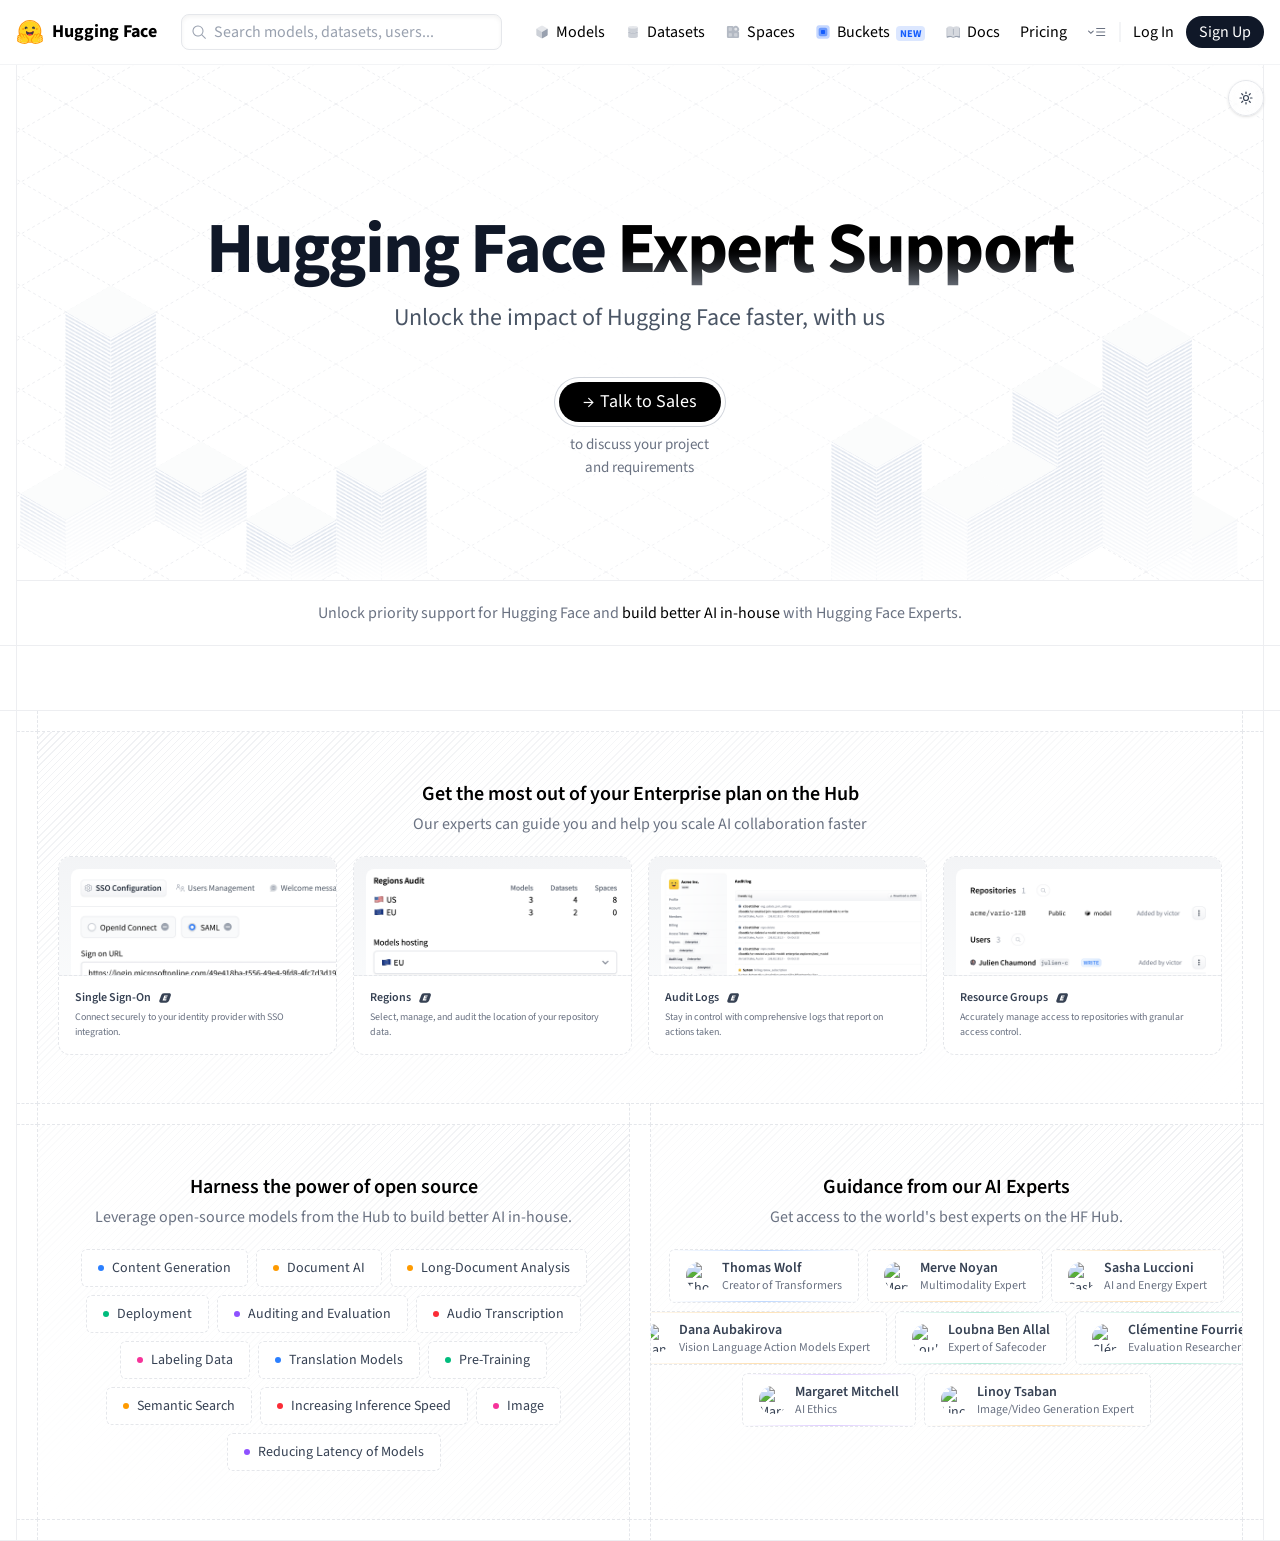
==== commit ff6dd2d8: "Dark theme: tie iso scene to the page's grid-structure colours Per spec, when html.dark is set:    *" ====
--- a/index.html
+++ b/index.html
@@ -8,7 +8,7 @@
 <link rel="stylesheet" href="https://fonts.googleapis.com/css2?family=IBM+Plex+Mono:wght@400;600;700&display=swap">
 <link rel="stylesheet" href="https://cdnjs.cloudflare.com/ajax/libs/animate.css/4.1.1/animate.min.css">
 <link rel="stylesheet" href="assets/style.css">
-<link rel="stylesheet" href="assets/bars.css?v=18">
+<link rel="stylesheet" href="assets/bars.css?v=19">
 <script>
   // Resolve theme synchronously before paint to avoid a light->dark flash.
   // Order of preference: explicit user toggle (localStorage) -> OS preference.
@@ -69,39 +69,14 @@
   <svg class="theme-icon-sun h-4 w-4 dark:hidden" xmlns="http://www.w3.org/2000/svg" fill="none" viewBox="0 0 24 24" stroke-width="1.8" stroke="currentColor"><path stroke-linecap="round" stroke-linejoin="round" d="M12 3v2.25m6.364.386-1.591 1.591M21 12h-2.25m-.386 6.364-1.591-1.591M12 18.75V21m-4.773-4.227-1.591 1.591M5.25 12H3m4.227-4.773L5.636 5.636M15.75 12a3.75 3.75 0 1 1-7.5 0 3.75 3.75 0 0 1 7.5 0Z"/></svg>
   <svg class="theme-icon-moon hidden h-4 w-4 dark:block" xmlns="http://www.w3.org/2000/svg" fill="none" viewBox="0 0 24 24" stroke-width="1.8" stroke="currentColor"><path stroke-linecap="round" stroke-linejoin="round" d="M21.752 15.002A9.72 9.72 0 0 1 18 15.75c-5.385 0-9.75-4.365-9.75-9.75 0-1.33.266-2.597.748-3.752A9.753 9.753 0 0 0 3 11.25C3 16.635 7.365 21 12.75 21a9.753 9.753 0 0 0 9.002-5.998Z"/></svg>
 </button>
-<!-- Live colour panel — type any HEX value (#rgb or #rrggbb) and the iso scene
-     updates in real time. Sticks to the right edge so it doesn't cover the hero. -->
-<aside id="color-panel" class="fixed right-4 top-32 z-50 w-56 rounded-lg border border-gray-200 bg-white/95 p-3 text-sm shadow-md backdrop-blur-sm dark:border-gray-700 dark:bg-gray-900/95 dark:text-gray-200">
-  <h3 class="mb-2 text-xs font-semibold uppercase tracking-wide text-gray-500 dark:text-gray-400">Theme colours</h3>
-  <label class="mb-2 block">
-    <span class="mb-1 block text-xs text-gray-600 dark:text-gray-400">Dash line</span>
-    <input id="cp-grid" type="text" value="#DFE5EE" spellcheck="false" autocomplete="off"
-           class="w-full rounded border border-gray-300 px-2 py-1 font-mono text-xs uppercase dark:border-gray-700 dark:bg-gray-950">
-  </label>
-  <label class="mb-2 block">
-    <span class="mb-1 block text-xs text-gray-600 dark:text-gray-400">3D bar body</span>
-    <input id="cp-fill" type="text" value="#FFFFFF" spellcheck="false" autocomplete="off"
-           class="w-full rounded border border-gray-300 px-2 py-1 font-mono text-xs uppercase dark:border-gray-700 dark:bg-gray-950">
-  </label>
-  <label class="mb-2 block">
-    <span class="mb-1 block text-xs text-gray-600 dark:text-gray-400">3D bar pattern</span>
-    <input id="cp-stroke" type="text" value="#DFE5EE" spellcheck="false" autocomplete="off"
-           class="w-full rounded border border-gray-300 px-2 py-1 font-mono text-xs uppercase dark:border-gray-700 dark:bg-gray-950">
-  </label>
-  <label class="block">
-    <span class="mb-1 block text-xs text-gray-600 dark:text-gray-400">3D bar top</span>
-    <input id="cp-top" type="text" value="#FBFCFC" spellcheck="false" autocomplete="off"
-           class="w-full rounded border border-gray-300 px-2 py-1 font-mono text-xs uppercase dark:border-gray-700 dark:bg-gray-950">
-  </label>
-</aside>
 <script>
   (function () {
     'use strict';
 
     // The bar SVGs already use var(--fill-0) and var(--stroke-0) but they're
     // loaded via <img>, which doesn't pick up parent CSS variables. Inline
-    // them so the variables resolve from the page's :root. Cache by src so
-    // each unique file is fetched once, even if multiple bars reuse it.
+    // them so html.dark overrides on .iso-stage actually reach into the
+    // bar paths. Cache by src so each unique file is fetched once.
     function inlineBars() {
       var imgs = Array.from(document.querySelectorAll('.bars-layer img'));
       var cache = new Map();
@@ -113,8 +88,9 @@
           var doc = new DOMParser().parseFromString(text, 'image/svg+xml');
           var svg = doc.documentElement;
 
-          // Make the gradient stops and the top-poly fill controllable via
-          // CSS vars. The body fill and pattern stroke are already wired.
+          // Wire the gradient stops and the top-poly fill to CSS variables
+          // so html.dark .iso-stage overrides recolour them. The body
+          // fill and pattern stroke already use vars natively.
           svg.querySelectorAll('stop[stop-color="white"]').forEach(function (s) {
             s.setAttribute('stop-color', 'var(--fill-0, white)');
           });
@@ -130,65 +106,12 @@
       }));
     }
 
-    // Build the iso-grid tile as an inline SVG data URL so the stroke colour
-    // is fully controllable. The geometry matches the original
-    // assets/iso-grid-tile.svg (180x104 with eight diagonal dash lines).
-    function buildGridDataUrl(stroke) {
-      var svg =
-        '<svg xmlns="http://www.w3.org/2000/svg" width="180" height="104" viewBox="0 0 180 104" fill="none">' +
-        '<g stroke="' + stroke + '" stroke-width="1" stroke-dasharray="3 3" fill="none">' +
-        '<line x1="0" y1="0" x2="90" y2="52"/>' +
-        '<line x1="90" y1="0" x2="180" y2="52"/>' +
-        '<line x1="0" y1="52" x2="90" y2="104"/>' +
-        '<line x1="90" y1="52" x2="180" y2="104"/>' +
-        '<line x1="90" y1="0" x2="0" y2="52"/>' +
-        '<line x1="180" y1="0" x2="90" y2="52"/>' +
-        '<line x1="90" y1="52" x2="0" y2="104"/>' +
-        '<line x1="180" y1="52" x2="90" y2="104"/>' +
-        '</g></svg>';
-      return 'url("data:image/svg+xml;utf8,' + encodeURIComponent(svg) + '")';
-    }
+    inlineBars();
 
-    function setGridStroke(color) {
-      var url = buildGridDataUrl(color);
-      document.querySelectorAll('.iso-grid-bg').forEach(function (el) {
-        el.style.backgroundImage = url;
-      });
-    }
-
-    var HEX_RE = /^#(?:[0-9a-fA-F]{3}|[0-9a-fA-F]{6})$/;
-    function isHex(v) { return HEX_RE.test(v); }
-
-    function bind(id, apply) {
-      var input = document.getElementById(id);
-      input.addEventListener('input', function () {
-        var v = input.value.trim();
-        if (!isHex(v)) return;
-        apply(v);
-      });
-    }
-
-    inlineBars().then(function () {
-      // Initial paints — pick up whatever default values are in the inputs.
-      var fill   = document.getElementById('cp-fill').value;
-      var stroke = document.getElementById('cp-stroke').value;
-      var top    = document.getElementById('cp-top').value;
-      var grid   = document.getElementById('cp-grid').value;
-      document.documentElement.style.setProperty('--fill-0', fill);
-      document.documentElement.style.setProperty('--stroke-0', stroke);
-      document.documentElement.style.setProperty('--top-fill', top);
-      setGridStroke(grid);
-
-      // Wire each input for live updates.
-      bind('cp-fill',   function (v) { document.documentElement.style.setProperty('--fill-0', v); });
-      bind('cp-stroke', function (v) { document.documentElement.style.setProperty('--stroke-0', v); });
-      bind('cp-top',    function (v) { document.documentElement.style.setProperty('--top-fill', v); });
-      bind('cp-grid',   setGridStroke);
-    });
-
-    // Theme toggle: flips html.dark, which drives every Tailwind dark: variant
-    // on the page (header, buttons, cards) plus our --iso-cover-bg flip in
-    // bars.css. The colour inputs are independent — tweak them per theme.
+    // Theme toggle: flips html.dark, which drives every Tailwind dark:
+    // variant on the page (header, cards, button) plus the dark-theme
+    // overrides in bars.css (--iso-cover-bg, --fill-0, --stroke-0,
+    // --top-fill, and the iso-grid-tile-dark.svg backdrop).
     var toggle = document.getElementById('theme-toggle');
     toggle.addEventListener('click', function () {
       var nextDark = !document.documentElement.classList.contains('dark');
--- a/assets/bars.css
+++ b/assets/bars.css
@@ -28,10 +28,27 @@
 }
 .iso-grid-bg-cover { position: absolute; inset: var(--grid-inset, 0); z-index: -2; background: var(--iso-cover-bg, white); }
 
-/* Cover follows the page theme so the iso scene doesn't read as a white box
-   on a dark page. The 3D-bar / dash-line colours are user-driven via the
-   side panel, so they stay independent. */
-html.dark .iso-stage { --iso-cover-bg: #0b0f19; }
+/* Dark theme. Everything not explicitly recoloured stays user-controllable
+   via the inline-svg CSS variables; these defaults match the page's own
+   "grid structure" lines (Tailwind border-gray-200 = #e5e7eb).
+
+   - --iso-cover-bg:  page bg (#0b0f19) so the cover matches dark chrome.
+   - --fill-0:        bar body base + gradient-stop colour. The gradient
+                      keeps its existing offsets/opacities, so the top
+                      31% of each bar stays transparent (revealing the
+                      line pattern) and fades to solid #0B0F19 at the
+                      bottom -- same shape as light mode, dark colour.
+   - --stroke-0:      the diagonal pattern strokes inside the bars.
+   - --top-fill:      the top-poly diamonds, full opacity. */
+html.dark .iso-stage {
+  --iso-cover-bg: #0b0f19;
+  --fill-0: #0B0F19;
+  --stroke-0: #e5e7eb;
+  --top-fill: #e5e7eb;
+}
+/* Dash-line tile: load the dark variant whose stroke is the structure
+   line colour at full opacity. */
+html.dark .iso-grid-bg { background-image: url(iso-grid-tile-dark.svg); }
 
 .bars-layer { position: absolute; inset: 0; pointer-events: none; z-index: 0; }
 .bars-layer .bar { position: absolute; display: block; --side-x: 0px; }
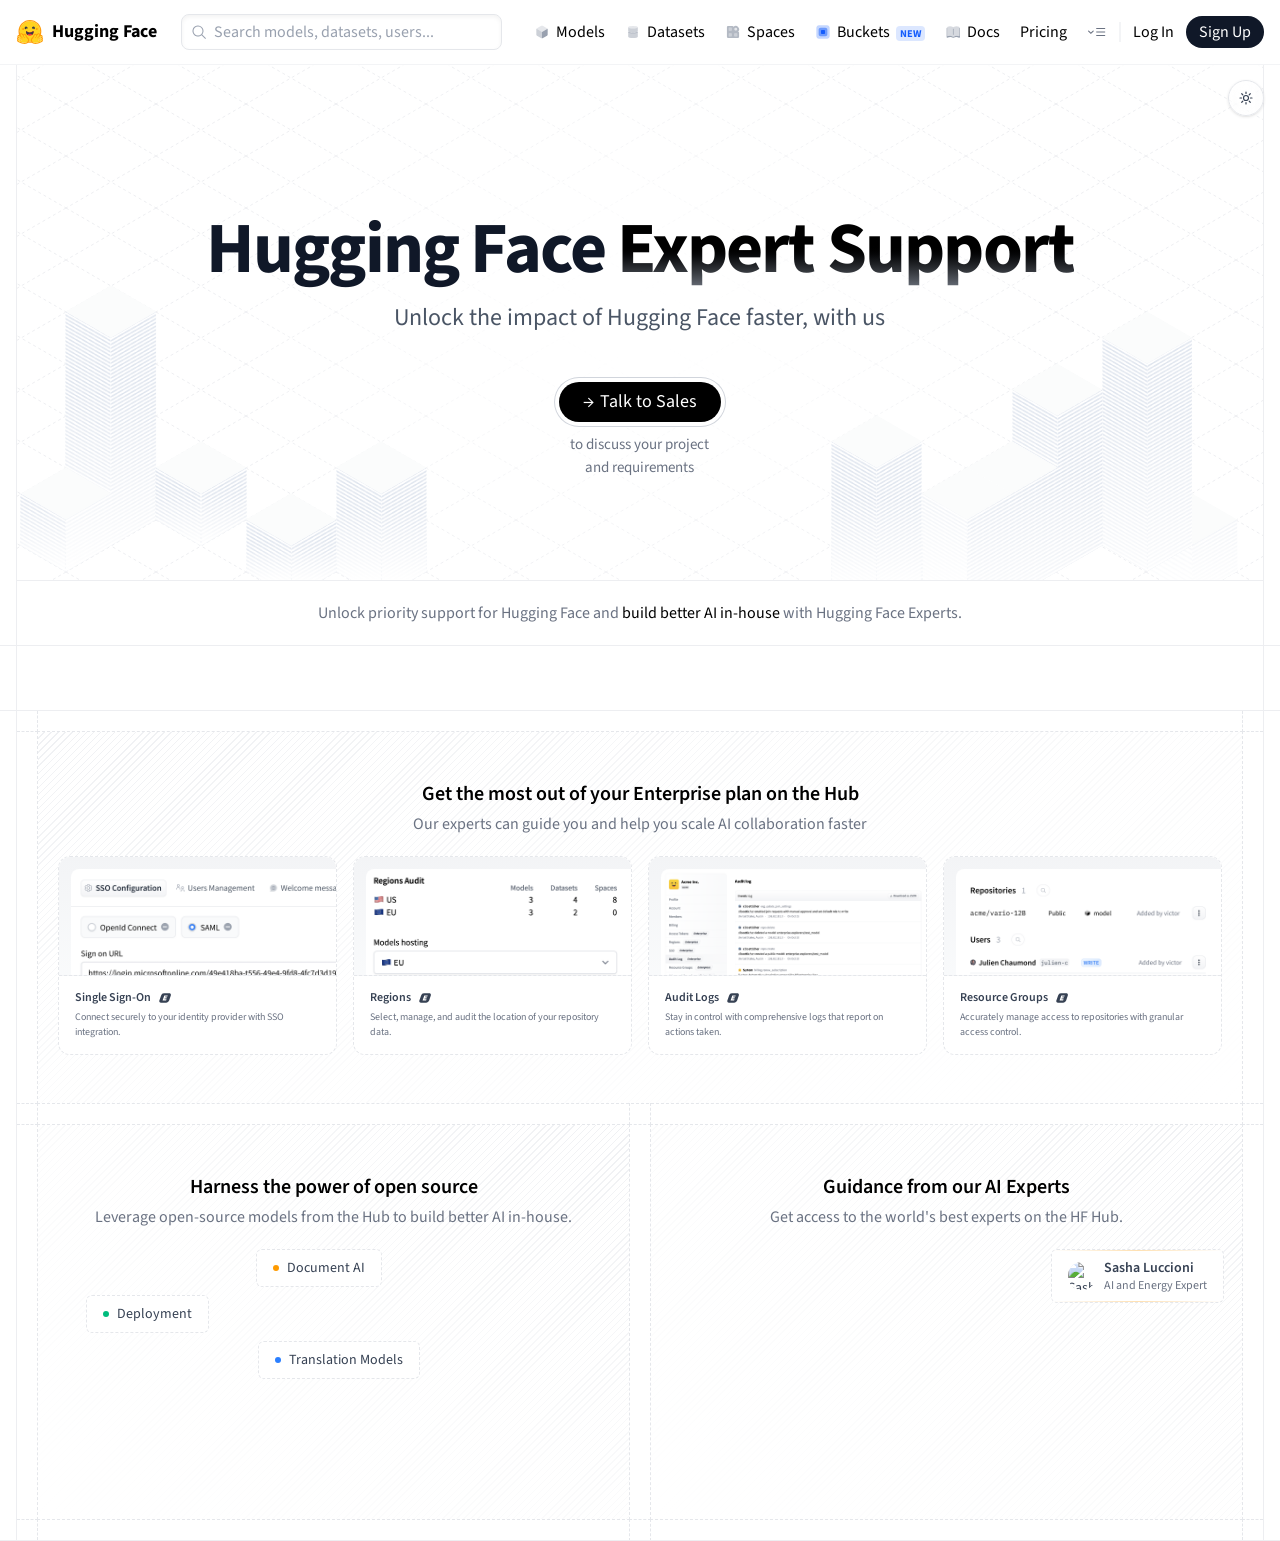
==== commit 7b5a0bc1: "Fix nav bar bg in dark mode The <header> had no bg class, and its parent flex wrapper didn't either," ====
--- a/index.html
+++ b/index.html
@@ -8,7 +8,7 @@
 <link rel="stylesheet" href="https://fonts.googleapis.com/css2?family=IBM+Plex+Mono:wght@400;600;700&display=swap">
 <link rel="stylesheet" href="https://cdnjs.cloudflare.com/ajax/libs/animate.css/4.1.1/animate.min.css">
 <link rel="stylesheet" href="assets/style.css">
-<link rel="stylesheet" href="assets/bars.css?v=19">
+<link rel="stylesheet" href="assets/bars.css?v=22">
 <script>
   // Resolve theme synchronously before paint to avoid a light->dark flash.
   // Order of preference: explicit user toggle (localStorage) -> OS preference.
@@ -22,9 +22,9 @@
   })();
 </script>
 </head>
-<body>
+<body class="bg-white dark:bg-gray-950">
 <div class="flex min-h-dvh flex-col">
-<header class="border-b border-gray-100 "><div class="w-full px-4 container flex h-16 items-center"><div class="flex flex-1 items-center"><a class="mr-5 flex flex-none items-center lg:mr-6" href="/"><img alt="Hugging Face's logo" class="w-7 md:mr-2" src="assets/huggingface_logo-noborder.svg"> <span class="hidden whitespace-nowrap text-lg font-bold md:block">Hugging Face</span></a> <div class="relative flex-1 lg:max-w-sm mr-2 sm:mr-4 md:mr-3 xl:mr-6"><input autocomplete="off" spellcheck="false" type="text" class="w-full dark:bg-gray-950 pl-8
+<header class="border-b border-gray-100 dark:border-gray-850 "><div class="w-full px-4 container flex h-16 items-center"><div class="flex flex-1 items-center"><a class="mr-5 flex flex-none items-center lg:mr-6" href="/"><img alt="Hugging Face's logo" class="w-7 md:mr-2" src="assets/huggingface_logo-noborder.svg"> <span class="hidden whitespace-nowrap text-lg font-bold md:block">Hugging Face</span></a> <div class="relative flex-1 lg:max-w-sm mr-2 sm:mr-4 md:mr-3 xl:mr-6"><input autocomplete="off" spellcheck="false" type="text" class="w-full dark:bg-gray-950 pl-8
 			form-input-alt h-9 pr-3 focus:shadow-xl " name="" placeholder="Search models, datasets, users..."> <svg xmlns="http://www.w3.org/2000/svg" xmlns:xlink="http://www.w3.org/1999/xlink" aria-hidden="true" focusable="false" role="img" width="1em" height="1em" preserveAspectRatio="xMidYMid meet" viewBox="0 0 32 32" class="absolute left-2.5 text-gray-400 top-1/2 transform -translate-y-1/2"><path d="M30 28.59L22.45 21A11 11 0 1 0 21 22.45L28.59 30zM5 14a9 9 0 1 1 9 9a9 9 0 0 1-9-9z" fill="currentColor"></path></svg><!----> <!----></div><!----> <div class="flex flex-none items-center justify-center p-0.5 place-self-stretch lg:hidden"><button class="relative z-40 flex h-6 w-8 items-center justify-center" type="button"><svg width="1em" height="1em" viewBox="0 0 10 10" xmlns="http://www.w3.org/2000/svg" xmlns:xlink="http://www.w3.org/1999/xlink" aria-hidden="true" focusable="false" role="img" preserveAspectRatio="xMidYMid meet" fill="currentColor" class="text-xl"><path fill-rule="evenodd" clip-rule="evenodd" d="M1.65039 2.9999C1.65039 2.8066 1.80709 2.6499 2.00039 2.6499H8.00039C8.19369 2.6499 8.35039 2.8066 8.35039 2.9999C8.35039 3.1932 8.19369 3.3499 8.00039 3.3499H2.00039C1.80709 3.3499 1.65039 3.1932 1.65039 2.9999ZM1.65039 4.9999C1.65039 4.8066 1.80709 4.6499 2.00039 4.6499H8.00039C8.19369 4.6499 8.35039 4.8066 8.35039 4.9999C8.35039 5.1932 8.19369 5.3499 8.00039 5.3499H2.00039C1.80709 5.3499 1.65039 5.1932 1.65039 4.9999ZM2.00039 6.6499C1.80709 6.6499 1.65039 6.8066 1.65039 6.9999C1.65039 7.1932 1.80709 7.3499 2.00039 7.3499H8.00039C8.19369 7.3499 8.35039 7.1932 8.35039 6.9999C8.35039 6.8066 8.19369 6.6499 8.00039 6.6499H2.00039Z"></path></svg><!----> <!----></button> <!----></div><!----></div> <nav aria-label="Main" class="ml-auto hidden lg:block"><ul class="flex items-center gap-x-1 2xl:gap-x-2"><li class="hover:text-indigo-700"><a class="group flex items-center px-2 py-0.5 dark:text-gray-300 dark:hover:text-gray-100" href="/models"><svg xmlns="http://www.w3.org/2000/svg" xmlns:xlink="http://www.w3.org/1999/xlink" aria-hidden="true" focusable="false" role="img" width="1em" height="1em" preserveAspectRatio="xMidYMid meet" viewBox="0 0 24 24" class="mr-1.5 text-gray-400 group-hover:text-indigo-500" style=""><path class="uim-quaternary" d="M20.23 7.24L12 12L3.77 7.24a1.98 1.98 0 0 1 .7-.71L11 2.76c.62-.35 1.38-.35 2 0l6.53 3.77c.29.173.531.418.7.71z" opacity=".25" fill="currentColor"></path><path class="uim-tertiary" d="M12 12v9.5a2.09 2.09 0 0 1-.91-.21L4.5 17.48a2.003 2.003 0 0 1-1-1.73v-7.5a2.06 2.06 0 0 1 .27-1.01L12 12z" opacity=".5" fill="currentColor"></path><path class="uim-primary" d="M20.5 8.25v7.5a2.003 2.003 0 0 1-1 1.73l-6.62 3.82c-.275.13-.576.198-.88.2V12l8.23-4.76c.175.308.268.656.27 1.01z" fill="currentColor"></path></svg><!----> Models <!----></a></li><li class="hover:text-red-700"><a class="group flex items-center px-2 py-0.5 dark:text-gray-300 dark:hover:text-gray-100" href="/datasets"><svg xmlns="http://www.w3.org/2000/svg" xmlns:xlink="http://www.w3.org/1999/xlink" aria-hidden="true" focusable="false" role="img" width="1em" height="1em" preserveAspectRatio="xMidYMid meet" viewBox="0 0 25 25" class="mr-1.5 text-gray-400 group-hover:text-red-500" style=""><ellipse cx="12.5" cy="5" fill="currentColor" fill-opacity="0.25" rx="7.5" ry="2"></ellipse><path d="M12.5 15C16.6421 15 20 14.1046 20 13V20C20 21.1046 16.6421 22 12.5 22C8.35786 22 5 21.1046 5 20V13C5 14.1046 8.35786 15 12.5 15Z" fill="currentColor" opacity="0.5"></path><path d="M12.5 7C16.6421 7 20 6.10457 20 5V11.5C20 12.6046 16.6421 13.5 12.5 13.5C8.35786 13.5 5 12.6046 5 11.5V5C5 6.10457 8.35786 7 12.5 7Z" fill="currentColor" opacity="0.5"></path><path d="M5.23628 12C5.08204 12.1598 5 12.8273 5 13C5 14.1046 8.35786 15 12.5 15C16.6421 15 20 14.1046 20 13C20 12.8273 19.918 12.1598 19.7637 12C18.9311 12.8626 15.9947 13.5 12.5 13.5C9.0053 13.5 6.06886 12.8626 5.23628 12Z" fill="currentColor"></path></svg><!----> Datasets <!----></a></li><li class="hover:text-blue-700"><a class="group flex items-center px-2 py-0.5 dark:text-gray-300 dark:hover:text-gray-100" href="/spaces"><svg xmlns="http://www.w3.org/2000/svg" xmlns:xlink="http://www.w3.org/1999/xlink" aria-hidden="true" focusable="false" role="img" width="1em" height="1em" viewBox="0 0 25 25" class="mr-1.5 text-gray-400 group-hover:text-blue-500"><path opacity=".5" d="M6.016 14.674v4.31h4.31v-4.31h-4.31ZM14.674 14.674v4.31h4.31v-4.31h-4.31ZM6.016 6.016v4.31h4.31v-4.31h-4.31Z" fill="currentColor"></path><path opacity=".75" fill-rule="evenodd" clip-rule="evenodd" d="M3 4.914C3 3.857 3.857 3 4.914 3h6.514c.884 0 1.628.6 1.848 1.414a5.171 5.171 0 0 1 7.31 7.31c.815.22 1.414.964 1.414 1.848v6.514A1.914 1.914 0 0 1 20.086 22H4.914A1.914 1.914 0 0 1 3 20.086V4.914Zm3.016 1.102v4.31h4.31v-4.31h-4.31Zm0 12.968v-4.31h4.31v4.31h-4.31Zm8.658 0v-4.31h4.31v4.31h-4.31Zm0-10.813a2.155 2.155 0 1 1 4.31 0 2.155 2.155 0 0 1-4.31 0Z" fill="currentColor"></path><path opacity=".25" d="M16.829 6.016a2.155 2.155 0 1 0 0 4.31 2.155 2.155 0 0 0 0-4.31Z" fill="currentColor"></path></svg><!----> Spaces <!----></a></li><li class="hover:text-blue-800 dark:text-blue-400 dark:hover:text-blue-300 max-xl:hidden"><a class="group flex items-center px-2 py-0.5 dark:text-gray-300 dark:hover:text-gray-100" href="/storage"><svg xmlns="http://www.w3.org/2000/svg" aria-hidden="true" focusable="false" role="img" width="1em" height="1em" preserveAspectRatio="xMidYMid meet" viewBox="0 0 48 48" fill="none" class="mr-1.5 text-gray-400 text-blue-600! dark:text-blue-500!"><path opacity="0.25" d="M36 4H12C7.58172 4 4 7.58172 4 12V36C4 40.4183 7.58172 44 12 44H36C40.4183 44 44 40.4183 44 36V12C44 7.58172 40.4183 4 36 4Z" fill="currentColor"></path><path opacity="0.5" d="M31 11H17C13.6863 11 11 13.6863 11 17V31C11 34.3137 13.6863 37 17 37H31C34.3137 37 37 34.3137 37 31V17C37 13.6863 34.3137 11 31 11Z" fill="currentColor"></path><path d="M27 18H21C19.3431 18 18 19.3431 18 21V27C18 28.6569 19.3431 30 21 30H27C28.6569 30 30 28.6569 30 27V21C30 19.3431 28.6569 18 27 18Z" fill="currentColor"></path></svg><!----> Buckets <span class="ml-1.5 translate-y-px rounded bg-blue-600/15 px-1 py-px text-[.65rem] font-bold uppercase leading-tight text-blue-600 dark:bg-blue-500/20 dark:text-blue-300">new</span><!----></a></li><li class="hover:text-yellow-700"><a class="group flex items-center px-2 py-0.5 dark:text-gray-300 dark:hover:text-gray-100" href="/docs"><svg xmlns="http://www.w3.org/2000/svg" xmlns:xlink="http://www.w3.org/1999/xlink" aria-hidden="true" role="img" width="1em" height="1em" preserveAspectRatio="xMidYMid meet" viewBox="0 0 16 16" class="mr-1.5 text-gray-400 group-hover:text-yellow-500"><path d="m2.28 3.7-.3.16a.67.67 0 0 0-.34.58v8.73l.01.04.02.07.01.04.03.06.02.04.02.03.04.06.05.05.04.04.06.04.06.04.08.04.08.02h.05l.07.02h.11l.04-.01.07-.02.03-.01.07-.03.22-.12a5.33 5.33 0 0 1 5.15.1.67.67 0 0 0 .66 0 5.33 5.33 0 0 1 5.33 0 .67.67 0 0 0 1-.58V4.36a.67.67 0 0 0-.34-.5l-.3-.17v7.78a.63.63 0 0 1-.87.59 4.9 4.9 0 0 0-4.35.35l-.65.39a.29.29 0 0 1-.15.04.29.29 0 0 1-.16-.04l-.65-.4a4.9 4.9 0 0 0-4.34-.34.63.63 0 0 1-.87-.59V3.7Z" fill="currentColor" class="dark:opacity-40"></path><path fill-rule="evenodd" clip-rule="evenodd" d="M8 3.1a5.99 5.99 0 0 0-5.3-.43.66.66 0 0 0-.42.62v8.18c0 .45.46.76.87.59a4.9 4.9 0 0 1 4.34.35l.65.39c.05.03.1.04.16.04.05 0 .1-.01.15-.04l.65-.4a4.9 4.9 0 0 1 4.35-.34.63.63 0 0 0 .86-.59V3.3a.67.67 0 0 0-.41-.62 5.99 5.99 0 0 0-5.3.43l-.3.17L8 3.1Zm.73 1.87a.43.43 0 1 0-.86 0v5.48a.43.43 0 0 0 .86 0V4.97Z" fill="currentColor" class="opacity-40 dark:opacity-100"></path><path d="M8.73 4.97a.43.43 0 1 0-.86 0v5.48a.43.43 0 1 0 .86 0V4.96Z" fill="currentColor" class="dark:opacity-40"></path></svg><!----> Docs <!----></a></li><li class="hover:text-black dark:hover:text-white max-2xl:hidden"><a class="group flex items-center px-2 py-0.5 dark:text-gray-300 dark:hover:text-gray-100" href="/enterprise"><svg xmlns="http://www.w3.org/2000/svg" fill="none" aria-hidden="true" focusable="false" role="img" width="1em" height="1em" preserveAspectRatio="xMidYMid meet" viewBox="0 0 12 12" class="mr-1.5 text-gray-400 group-hover:text-black dark:group-hover:text-white"><path fill-rule="evenodd" clip-rule="evenodd" d="M4.9 1.35a3.16 3.16 0 0 0-2.8 2.07L.37 8.58C0 9.71.7 10.65 1.86 10.65H7.3a3.2 3.2 0 0 0 2.84-2.07l1.67-5.16c.36-1.13-.3-2.07-1.46-2.07H4.91Zm.4 2.07L3.57 8.47h3.57l.36-1.12H5.4l.28-.91h1.75l.4-1.1H6.07l.3-.83h2l.36-1.1H5.27h.04Z" fill="currentColor"></path></svg><!----> Enterprise <!----></a></li><!----> <li><a class="group flex items-center px-2 py-0.5 dark:text-gray-300 dark:hover:text-gray-100" href="/pricing">Pricing</a></li> <li><div class="relative group"><button type="button" class="px-2 py-0.5 hover:text-gray-500 dark:hover:text-gray-600 flex items-center
 			"><!----><!----><svg xmlns="http://www.w3.org/2000/svg" xmlns:xlink="http://www.w3.org/1999/xlink" aria-hidden="true" focusable="false" role="img" width="1em" height="1em" viewBox="0 0 32 18" preserveAspectRatio="xMidYMid meet" class=" text-gray-500 w-5 group-hover:text-gray-400 dark:text-gray-300 dark:group-hover:text-gray-100"><path fill-rule="evenodd" clip-rule="evenodd" d="M14.4504 3.30221C14.4504 2.836 14.8284 2.45807 15.2946 2.45807H28.4933C28.9595 2.45807 29.3374 2.836 29.3374 3.30221C29.3374 3.76842 28.9595 4.14635 28.4933 4.14635H15.2946C14.8284 4.14635 14.4504 3.76842 14.4504 3.30221Z" fill="currentColor"></path><path fill-rule="evenodd" clip-rule="evenodd" d="M14.4504 9.00002C14.4504 8.53382 14.8284 8.15588 15.2946 8.15588H28.4933C28.9595 8.15588 29.3374 8.53382 29.3374 9.00002C29.3374 9.46623 28.9595 9.84417 28.4933 9.84417H15.2946C14.8284 9.84417 14.4504 9.46623 14.4504 9.00002Z" fill="currentColor"></path><path fill-rule="evenodd" clip-rule="evenodd" d="M14.4504 14.6978C14.4504 14.2316 14.8284 13.8537 15.2946 13.8537H28.4933C28.9595 13.8537 29.3374 14.2316 29.3374 14.6978C29.3374 15.164 28.9595 15.542 28.4933 15.542H15.2946C14.8284 15.542 14.4504 15.164 14.4504 14.6978Z" fill="currentColor"></path><path fill-rule="evenodd" clip-rule="evenodd" d="M1.94549 6.87377C2.27514 6.54411 2.80962 6.54411 3.13928 6.87377L6.23458 9.96907L9.32988 6.87377C9.65954 6.54411 10.194 6.54411 10.5237 6.87377C10.8533 7.20343 10.8533 7.73791 10.5237 8.06756L6.23458 12.3567L1.94549 8.06756C1.61583 7.73791 1.61583 7.20343 1.94549 6.87377Z" fill="currentColor"></path></svg><!----> <!----> <!----></button>  <!----></div><!----></li> <li><hr class="h-5 w-0.5 border-none bg-gray-100 dark:bg-gray-800"></li> <li><a class="block cursor-pointer whitespace-nowrap px-2 py-0.5 hover:text-gray-500 dark:text-gray-300 dark:hover:text-gray-100" href="/login">Log In</a></li> <li><a class="whitespace-nowrap rounded-full border border-transparent bg-gray-900 px-3 py-1 leading-none text-white hover:border-black hover:bg-white hover:text-black" href="/join">Sign Up</a></li><!----><!----></ul></nav><!----></div></header>
 <main class="flex flex-1 flex-col">
--- a/assets/bars.css
+++ b/assets/bars.css
@@ -43,12 +43,12 @@
 html.dark .iso-stage {
   --iso-cover-bg: #0b0f19;
   --fill-0: #0B0F19;
-  --stroke-0: #e5e7eb;
-  --top-fill: #e5e7eb;
+  --stroke-0: #171C2E;
+  --top-fill: #171C2E;
 }
 /* Dash-line tile: load the dark variant whose stroke is the structure
    line colour at full opacity. */
-html.dark .iso-grid-bg { background-image: url(iso-grid-tile-dark.svg); }
+html.dark .iso-grid-bg { background-image: url(iso-grid-tile-dark.svg?v=2); }
 
 .bars-layer { position: absolute; inset: 0; pointer-events: none; z-index: 0; }
 .bars-layer .bar { position: absolute; display: block; --side-x: 0px; }
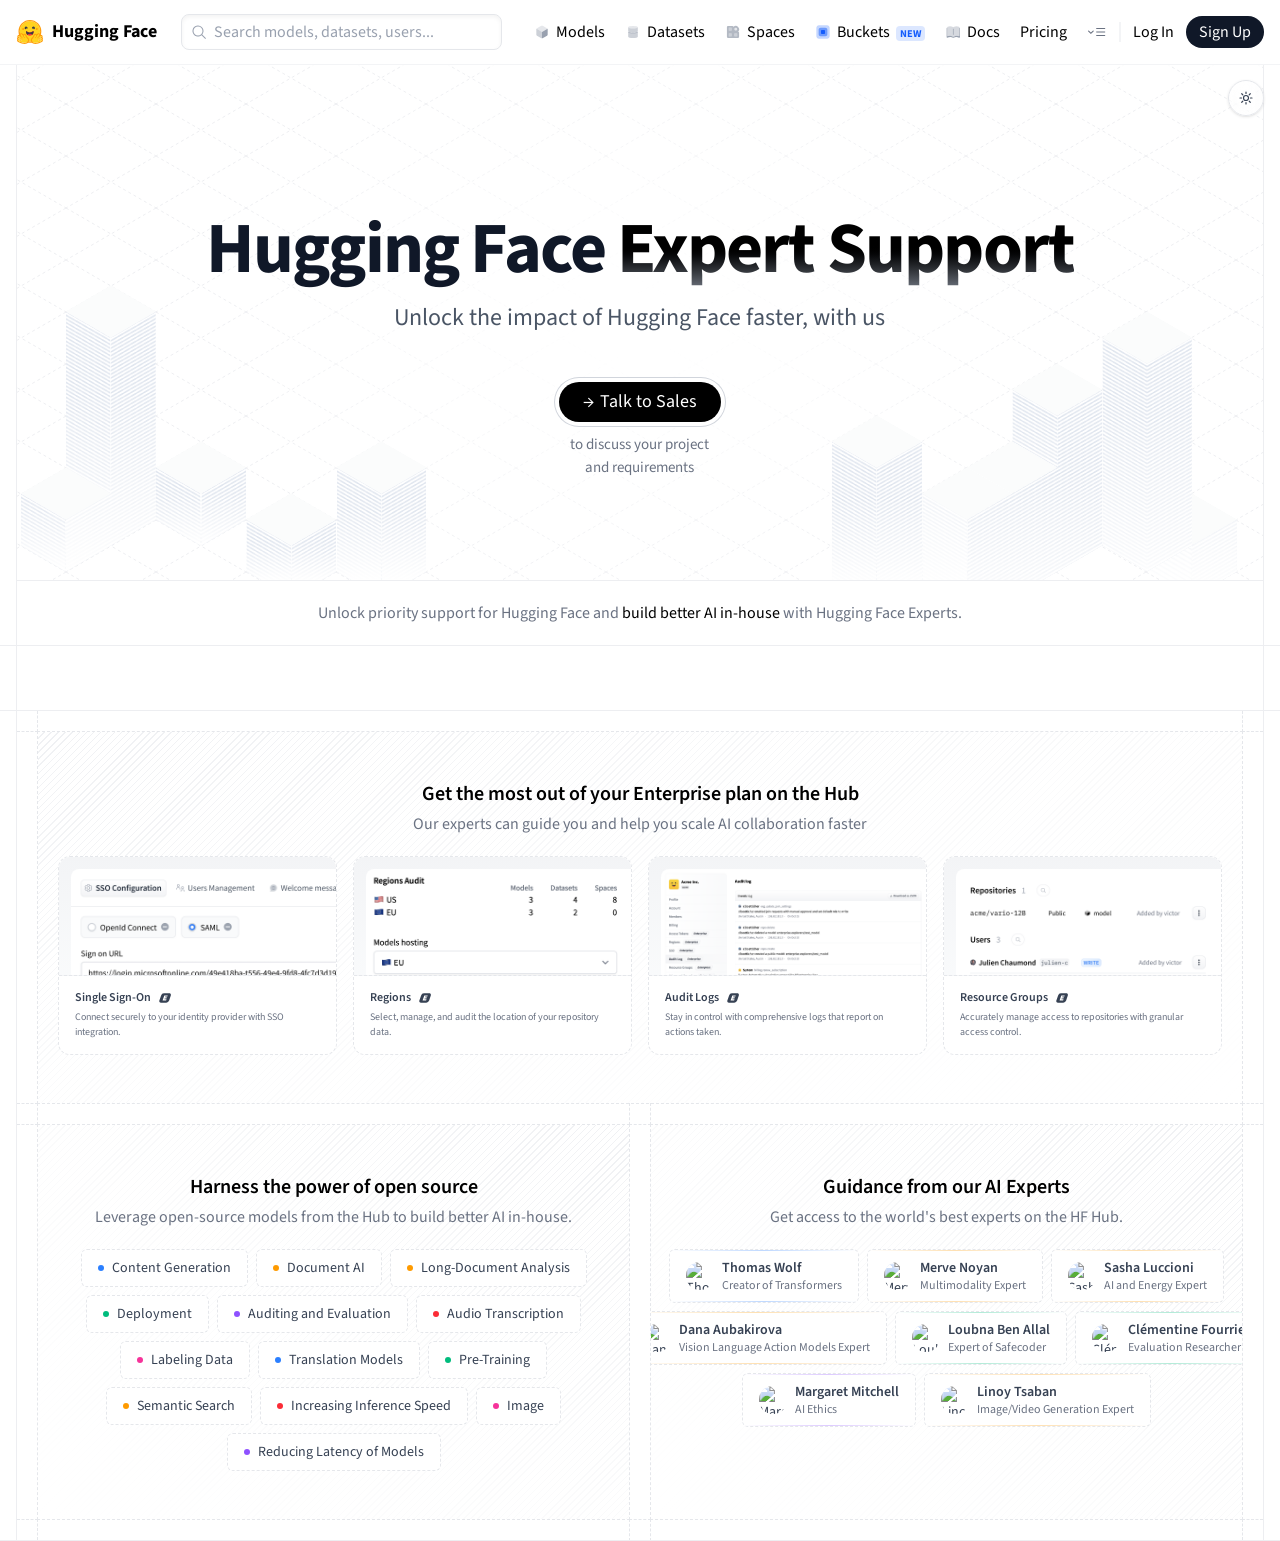
==== commit 39e165da: "Move dark 3D bars to baked-in static assets, drop runtime inlining The previous approach inlined eve" ====
--- a/index.html
+++ b/index.html
@@ -8,7 +8,7 @@
 <link rel="stylesheet" href="https://fonts.googleapis.com/css2?family=IBM+Plex+Mono:wght@400;600;700&display=swap">
 <link rel="stylesheet" href="https://cdnjs.cloudflare.com/ajax/libs/animate.css/4.1.1/animate.min.css">
 <link rel="stylesheet" href="assets/style.css">
-<link rel="stylesheet" href="assets/bars.css?v=22">
+<link rel="stylesheet" href="assets/bars.css?v=23">
 <script>
   // Resolve theme synchronously before paint to avoid a light->dark flash.
   // Order of preference: explicit user toggle (localStorage) -> OS preference.
@@ -73,51 +73,35 @@
   (function () {
     'use strict';
 
-    // The bar SVGs already use var(--fill-0) and var(--stroke-0) but they're
-    // loaded via <img>, which doesn't pick up parent CSS variables. Inline
-    // them so html.dark overrides on .iso-stage actually reach into the
-    // bar paths. Cache by src so each unique file is fetched once.
-    function inlineBars() {
-      var imgs = Array.from(document.querySelectorAll('.bars-layer img'));
-      var cache = new Map();
-      return Promise.all(imgs.map(function (img) {
-        var src = img.getAttribute('src');
-        var p = cache.get(src) || fetch(src).then(function (r) { return r.text(); });
-        cache.set(src, p);
-        return p.then(function (text) {
-          var doc = new DOMParser().parseFromString(text, 'image/svg+xml');
-          var svg = doc.documentElement;
-
-          // Wire the gradient stops and the top-poly fill to CSS variables
-          // so html.dark .iso-stage overrides recolour them. The body
-          // fill and pattern stroke already use vars natively.
-          svg.querySelectorAll('stop[stop-color="white"]').forEach(function (s) {
-            s.setAttribute('stop-color', 'var(--fill-0, white)');
-          });
-          svg.querySelectorAll('path[fill="#FBFCFC"]').forEach(function (p) {
-            p.setAttribute('fill', 'var(--top-fill, #FBFCFC)');
-          });
-
-          svg.setAttribute('width', '100%');
-          svg.setAttribute('height', '100%');
-          svg.style.display = 'block';
-          img.replaceWith(svg);
-        });
-      }));
+    // Each .bars-layer <img> has two physical SVG sources: vN.svg for
+    // light theme and vN-dark.svg for dark theme. syncBarSrcs() swaps
+    // every bar's src to the variant that matches the active theme.
+    // The original (light) src is memoised on the element itself so we
+    // never lose it across toggles.
+    function syncBarSrcs(dark) {
+      var imgs = document.querySelectorAll('.bars-layer img');
+      imgs.forEach(function (img) {
+        if (!img.dataset.lightSrc) img.dataset.lightSrc = img.getAttribute('src');
+        var light = img.dataset.lightSrc;
+        var darkSrc = light.replace(/(\.svg)(\?.*)?$/, '-dark$1$2');
+        img.src = dark ? darkSrc : light;
+      });
     }
 
-    inlineBars();
+    // Initial paint: the html.dark class was set in <head> before paint,
+    // but the bars-layer imgs hadn't existed yet, so set them now.
+    syncBarSrcs(document.documentElement.classList.contains('dark'));
 
-    // Theme toggle: flips html.dark, which drives every Tailwind dark:
-    // variant on the page (header, cards, button) plus the dark-theme
-    // overrides in bars.css (--iso-cover-bg, --fill-0, --stroke-0,
-    // --top-fill, and the iso-grid-tile-dark.svg backdrop).
+    // Theme toggle: flips html.dark (drives Tailwind dark: variants on
+    // the page chrome plus the html.dark .iso-stage / .iso-grid-bg
+    // rules in bars.css), then re-syncs every bar's <img src>.
     var toggle = document.getElementById('theme-toggle');
     toggle.addEventListener('click', function () {
       var nextDark = !document.documentElement.classList.contains('dark');
       document.documentElement.classList.toggle('dark', nextDark);
       document.documentElement.dataset.theme = nextDark ? 'dark' : 'light';
       try { localStorage.setItem('theme', nextDark ? 'dark' : 'light'); } catch (_) {}
+      syncBarSrcs(nextDark);
     });
   })();
 </script>
--- a/assets/bars.css
+++ b/assets/bars.css
@@ -28,26 +28,11 @@
 }
 .iso-grid-bg-cover { position: absolute; inset: var(--grid-inset, 0); z-index: -2; background: var(--iso-cover-bg, white); }
 
-/* Dark theme. Everything not explicitly recoloured stays user-controllable
-   via the inline-svg CSS variables; these defaults match the page's own
-   "grid structure" lines (Tailwind border-gray-200 = #e5e7eb).
-
-   - --iso-cover-bg:  page bg (#0b0f19) so the cover matches dark chrome.
-   - --fill-0:        bar body base + gradient-stop colour. The gradient
-                      keeps its existing offsets/opacities, so the top
-                      31% of each bar stays transparent (revealing the
-                      line pattern) and fades to solid #0B0F19 at the
-                      bottom -- same shape as light mode, dark colour.
-   - --stroke-0:      the diagonal pattern strokes inside the bars.
-   - --top-fill:      the top-poly diamonds, full opacity. */
-html.dark .iso-stage {
-  --iso-cover-bg: #0b0f19;
-  --fill-0: #0B0F19;
-  --stroke-0: #171C2E;
-  --top-fill: #171C2E;
-}
-/* Dash-line tile: load the dark variant whose stroke is the structure
-   line colour at full opacity. */
+/* Dark theme. The 3D bars use baked-in dark-coloured SVGs swapped in
+   via JS (see index.html). All this rule needs to do is flip the cover
+   so the iso scene's white backdrop becomes dark and load the dark
+   variant of the dash-line tile. */
+html.dark .iso-stage { --iso-cover-bg: #0b0f19; }
 html.dark .iso-grid-bg { background-image: url(iso-grid-tile-dark.svg?v=2); }
 
 .bars-layer { position: absolute; inset: 0; pointer-events: none; z-index: 0; }
